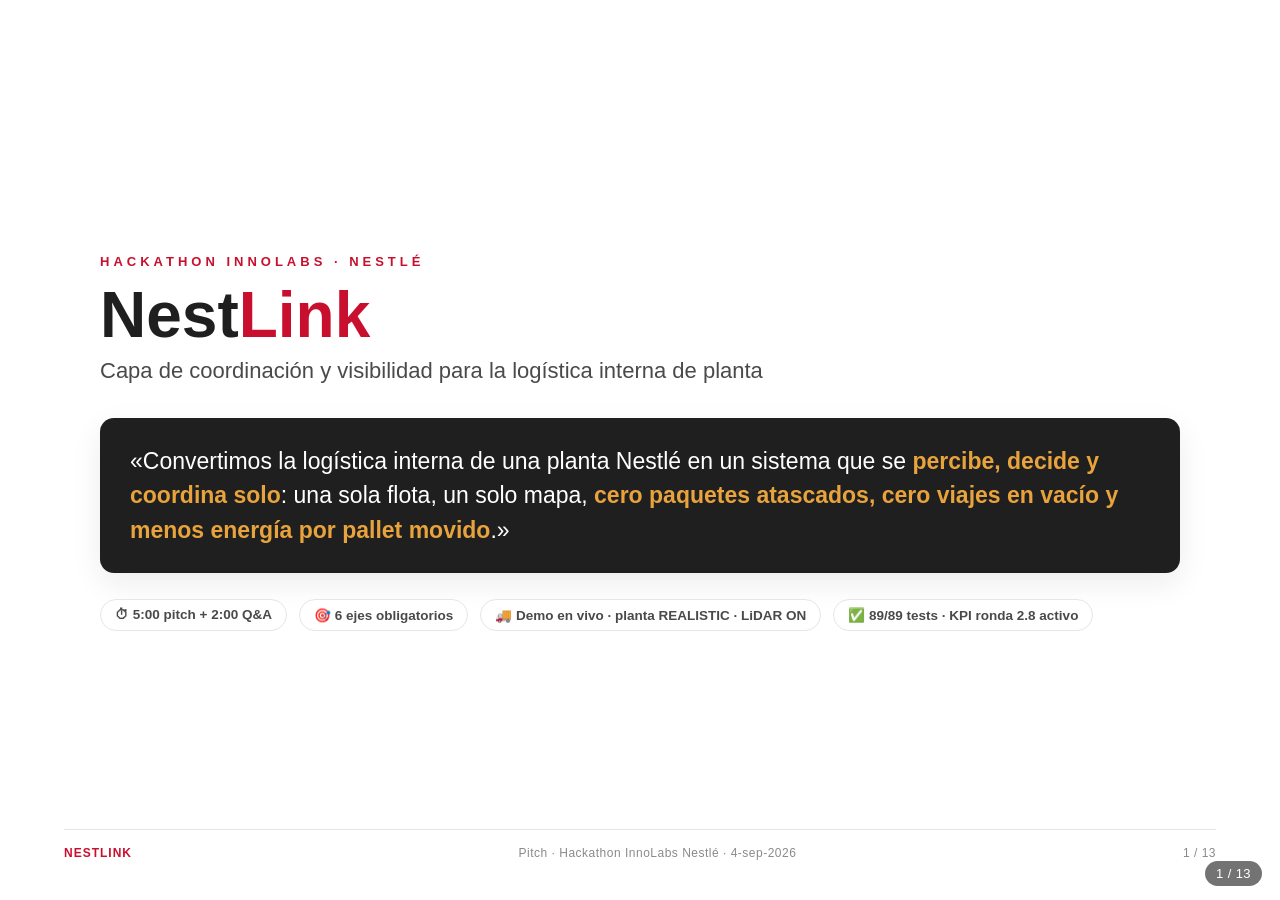
==== tasksR/pitch_deck/index.html @ 0a7c0a23 "feat(pitch): slide deck HTML presentacional (13 slides, 6 ejes Nestlé, reto fiel, sin timings ni not" ====
<!DOCTYPE html>
<html lang="es">
<head>
<meta charset="UTF-8">
<meta name="viewport" content="width=device-width, initial-scale=1.0">
<title>NestLink · Pitch Hackathon InnoLabs Nestlé</title>
<style>
  :root{
    --red:#C8102E;
    --red-dark:#9E0C24;
    --red-soft:#FCE8EC;
    --ink:#1F1F1F;
    --ink-soft:#4A4A4A;
    --muted:#8A8A8A;
    --line:#E6E6E6;
    --bg:#FFFFFF;
    --bg-alt:#F6F6F8;
    --amber:#E8A33D;
    --green:#1E8A5A;
    --blue:#1F6FB2;
    --radius:14px;
    --shadow:0 10px 30px rgba(31,31,31,.08);
    --font:"Helvetica Neue",Helvetica,Arial,-apple-system,"Segoe UI",Roboto,sans-serif;
  }
  *{box-sizing:border-box;margin:0;padding:0}
  html,body{height:100%}
  body{
    font-family:var(--font);
    color:var(--ink);
    background:#2b2b2f;
    overflow:hidden;
    -webkit-font-smoothing:antialiased;
  }

  /* ---------- Progress + chrome ---------- */
  #progress{
    position:fixed;top:0;left:0;height:4px;width:0%;
    background:linear-gradient(90deg,var(--red),var(--amber));
    z-index:60;transition:width .3s ease;
  }
  #counter{
    position:fixed;right:18px;bottom:14px;z-index:55;
    font-size:13px;color:#fff;background:rgba(0,0,0,.55);
    padding:5px 11px;border-radius:999px;letter-spacing:.4px;
    font-variant-numeric:tabular-nums;
  }
  .nav-arrow{
    position:fixed;top:50%;transform:translateY(-50%);z-index:55;
    width:46px;height:46px;border-radius:50%;
    background:rgba(255,255,255,.14);color:#fff;border:none;
    font-size:22px;cursor:pointer;display:flex;align-items:center;justify-content:center;
    transition:background .15s;
  }
  .nav-arrow:hover{background:rgba(200,16,46,.85)}
  #prev{left:16px}
  #next{right:16px}

  /* ---------- Slide base ---------- */
  .slide{
    position:fixed;inset:0;display:none;background:var(--bg);
    padding:56px 64px 40px;overflow:auto;
    flex-direction:column;
  }
  .slide.active{display:flex;animation:fade .35s ease}
  @keyframes fade{from{opacity:0;transform:translateY(8px)}to{opacity:1;transform:none}}

  /* ---------- Slide header ---------- */
  .axis{
    display:inline-flex;align-items:center;gap:10px;margin-bottom:18px;
  }
  .axis .chip{
    background:var(--red);color:#fff;font-weight:700;font-size:12px;
    letter-spacing:1.2px;padding:5px 12px;border-radius:999px;text-transform:uppercase;
  }
  h1{font-size:44px;line-height:1.1;color:var(--ink);margin-bottom:6px;font-weight:800}
  h1 .red{color:var(--red)}
  h2{font-size:30px;line-height:1.15;color:var(--ink);font-weight:800;margin-bottom:8px}
  h2 .red{color:var(--red)}
  .lead{font-size:19px;line-height:1.55;color:var(--ink-soft);max-width:980px;font-weight:400}
  .lead b,.lead strong{color:var(--ink)}
  .thin-rule{height:3px;width:72px;background:var(--red);border-radius:3px;margin:14px 0 22px}

  /* ---------- Cards / grids ---------- */
  .grid{display:grid;gap:16px;flex:1;align-content:start}
  .grid.cols-2{grid-template-columns:repeat(2,1fr)}
  .grid.cols-3{grid-template-columns:repeat(3,1fr)}
  .grid.cols-4{grid-template-columns:repeat(4,1fr)}
  .card{
    background:var(--bg-alt);border:1px solid var(--line);border-radius:var(--radius);
    padding:20px 22px;box-shadow:var(--shadow);
  }
  .card .num{
    font-size:13px;font-weight:800;color:var(--red);letter-spacing:1px;
    text-transform:uppercase;margin-bottom:8px;display:flex;align-items:center;gap:8px;
  }
  .card .num .dot{width:9px;height:9px;border-radius:50%;background:var(--red);display:inline-block}
  .card h3{font-size:18px;margin-bottom:8px;color:var(--ink);font-weight:700}
  .card p{font-size:15px;line-height:1.5;color:var(--ink-soft)}
  .card p b{color:var(--ink)}

  /* ---------- Callouts ---------- */
  .callout{
    background:var(--red-soft);border-left:5px solid var(--red);border-radius:10px;
    padding:14px 18px;margin-top:18px;font-size:16px;line-height:1.5;color:#5c0f1e;
  }
  .callout b{color:var(--red-dark)}
  .quote{
    font-size:20px;line-height:1.5;color:var(--ink);
    border-left:5px solid var(--red);padding:10px 22px;background:#fff;
    border-radius:8px;font-style:italic;
  }

  /* ---------- Big KPI tiles ---------- */
  .kpi-tiles{display:grid;grid-template-columns:repeat(auto-fit,minmax(170px,1fr));gap:14px}
  .kpi{
    background:var(--ink);color:#fff;border-radius:var(--radius);padding:18px 20px;
    box-shadow:var(--shadow);
  }
  .kpi.alt{background:var(--red)}
  .kpi .val{font-size:30px;font-weight:800;line-height:1;letter-spacing:.5px}
  .kpi .val small{font-size:15px;font-weight:600;color:rgba(255,255,255,.75)}
  .kpi .lbl{font-size:12.5px;margin-top:9px;color:rgba(255,255,255,.82);line-height:1.35;text-transform:uppercase;letter-spacing:.5px;font-weight:600}

  /* ---------- Tables ---------- */
  .table-wrap{background:#fff;border:1px solid var(--line);border-radius:var(--radius);overflow:hidden;box-shadow:var(--shadow)}
  table{width:100%;border-collapse:collapse;font-size:14px}
  thead th{
    background:var(--ink);color:#fff;text-align:left;padding:11px 14px;
    font-size:12.5px;letter-spacing:.6px;text-transform:uppercase;font-weight:700;
  }
  tbody td{padding:11px 14px;border-bottom:1px solid var(--line);vertical-align:top;color:var(--ink-soft);line-height:1.45}
  tbody tr:nth-child(even){background:var(--bg-alt)}
  tbody tr:hover{background:var(--red-soft)}
  td b,td strong{color:var(--ink)}
  td .ok{color:var(--green);font-weight:700}
  td .bad{color:var(--red);font-weight:700}
  td .hl{background:var(--red-soft);border-radius:6px;padding:2px 8px;font-weight:700;color:var(--red-dark)}

  /* ---------- Lists ---------- */
  ul.clean{list-style:none}
  ul.clean li{position:relative;padding-left:30px;font-size:17px;line-height:1.5;margin-bottom:12px;color:var(--ink-soft)}
  ul.clean li b,ul.clean li strong{color:var(--ink)}
  ul.clean li::before{
    content:"";position:absolute;left:4px;top:9px;width:12px;height:12px;border-radius:4px;
    background:var(--red);transform:rotate(45deg);
  }
  ul.clean li .tag{
    display:inline-block;background:var(--red);color:#fff;font-size:11px;font-weight:800;
    letter-spacing:.8px;padding:2px 8px;border-radius:6px;margin-right:8px;text-transform:uppercase;vertical-align:1px;
  }
  ul.flow{list-style:none;counter-reset:step}
  ul.flow li{
    counter-increment:step;position:relative;padding-left:52px;margin-bottom:12px;
    font-size:16px;line-height:1.45;color:var(--ink-soft);
  }
  ul.flow li::before{
    content:counter(step);position:absolute;left:0;top:0;width:34px;height:34px;border-radius:50%;
    background:var(--red);color:#fff;font-weight:800;font-size:16px;
    display:flex;align-items:center;justify-content:center;
  }
  ul.flow li b,ul.flow li strong{color:var(--ink)}
  ul.flow li .arr{color:var(--red);font-weight:800}

  /* ---------- Footer ---------- */
  .foot{
    margin-top:auto;padding-top:16px;display:flex;justify-content:space-between;align-items:center;
    font-size:12px;color:var(--muted);border-top:1px solid var(--line);letter-spacing:.5px;
  }
  .foot .wm{color:var(--red);font-weight:800;letter-spacing:1px}

  /* ---------- One-liner hero ---------- */
  .hero{
    flex:1;display:flex;flex-direction:column;justify-content:center;max-width:1080px;margin:0 auto;width:100%;
  }
  .hero .brand{
    font-size:13px;letter-spacing:4px;color:var(--red);font-weight:800;text-transform:uppercase;margin-bottom:14px;
  }
  .hero h1{font-size:64px;line-height:1.02;margin-bottom:10px}
  .hero h1 .nestlink{color:var(--red)}
  .hero .sub{font-size:22px;color:var(--ink-soft);font-weight:500;margin-bottom:34px}
  .hero .oneline{
    background:var(--ink);color:#fff;border-radius:var(--radius);padding:26px 30px;font-size:23px;line-height:1.5;
    box-shadow:var(--shadow);
  }
  .hero .oneline .hl{color:var(--amber);font-weight:800}
  .hero .meta{margin-top:26px;display:flex;gap:12px;flex-wrap:wrap}
  .hero .meta .pill{
    border:1px solid var(--line);color:var(--ink-soft);background:#fff;font-size:13.5px;font-weight:600;
    padding:7px 14px;border-radius:999px;
  }

  /* ---------- Print ---------- */
  @media print{
    body{background:#fff;overflow:visible}
    #progress,#counter,.nav-arrow{display:none !important}
    .slide{
      position:relative;inset:auto;display:flex !important;width:100vw;height:100vh;
      page-break-after:always;break-after:page;overflow:hidden;padding:44px 52px 32px;
    }
    .slide:last-child{page-break-after:auto;break-after:auto}
  }
  @page{size:16in 9in;margin:0}
</style>
</head>
<body>

<div id="progress"></div>
<button id="prev" class="nav-arrow" title="Anterior (←)">‹</button>
<button id="next" class="nav-arrow" title="Siguiente (→)">›</button>
<div id="counter"></div>

<!-- ============ SLIDE 1 · PORTADA ============ -->
<section class="slide" data-title="Portada">
  <div class="hero">
    <div class="brand">Hackathon InnoLabs · Nestlé</div>
    <h1>Nest<span class="nestlink">Link</span></h1>
    <div class="sub">Capa de coordinación y visibilidad para la logística interna de planta</div>
    <div class="oneline">
      «Convertimos la logística interna de una planta Nestlé en un sistema que se
      <span class="hl">percibe, decide y coordina solo</span>: una sola flota, un solo mapa,
      <span class="hl">cero paquetes atascados, cero viajes en vacío y menos energía por pallet movido</span>.»
    </div>
    <div class="meta">
      <span class="pill">⏱ 5:00 pitch + 2:00 Q&amp;A</span>
      <span class="pill">🎯 6 ejes obligatorios</span>
      <span class="pill">🚚 Demo en vivo · planta REALISTIC · LiDAR ON</span>
      <span class="pill">✅ 89/89 tests · KPI ronda 2.8 activo</span>
    </div>
  </div>
  <div class="foot"><span class="wm">NESTLINK</span><span>Pitch · Hackathon InnoLabs Nestlé · 4-sep-2026</span><span>1 / 13</span></div>
</section>

<!-- ============ SLIDE 2 · EJE 1 PROBLEMÁTICA ============ -->
<section class="slide" data-title="1 · Problemática">
  <div class="axis"><span class="chip">Eje 1 · Problemática</span></div>
  <h1>El reto: automatizar el flujo entre <span class="red">producción y almacenamiento</span></h1>
  <p class="lead">La pregunta central de Nestlé: <i>¿cómo automatizar y optimizar el flujo de <b>materiales y productos</b> usando tecnologías autónomas que mejoren <b>productividad, eficiencia y seguridad</b>?</i></p>
  <div class="thin-rule"></div>
  <div class="grid cols-2">
    <div class="card">
      <div class="num"><span class="dot"></span>Dirección 1</div>
      <h3>Producto terminado → almacén</h3>
      <p><b>Traslado automático</b> desde las <b>líneas de producción semiautomáticas</b> hacia el <b>almacenamiento</b>.</p>
    </div>
    <div class="card">
      <div class="num"><span class="dot"></span>Dirección 2</div>
      <h3>Materiales → empaquetadoras</h3>
      <p><b>Suministro oportuno</b> desde el <b>almacén</b> hacia las <b>máquinas empaquetadoras</b>.</p>
    </div>
    <div class="card">
      <div class="num"><span class="dot"></span>Hoy</div>
      <h3>Costos que se esconden</h3>
      <p><b>Intervenciones manuales</b> y tiempos improductivos; <b>riesgos operativos</b> del movimiento interno; <b>recorridos, recursos y tiempos</b> de abastecimiento no optimizados.</p>
    </div>
    <div class="card">
      <div class="num"><span class="dot"></span>Meta</div>
      <h3>Lo que pide el reto</h3>
      <p><b>Costo-beneficio convincente</b>, <b>viable en un entorno industrial real</b> y con <b>potencial de escalabilidad</b>.</p>
    </div>
  </div>
  <div class="callout"><b>Los costos ocultos no son las máquinas:</b> los <b>viajes en vacío (~45&nbsp;% de los km)</b>, los <b>paquetes que se quedan atascados</b> y el <b>tiempo de gente</b> que debería estar en valor, no desbloqueando robots.</div>
  <div class="foot"><span class="wm">NESTLINK</span><span>Eje 1 · Problemática</span><span>2 / 13</span></div>
</section>

<!-- ============ SLIDE 3 · EJE 2 SOLUCIÓN + VIABILIDAD ============ -->
<section class="slide" data-title="2 · Solución y Viabilidad">
  <div class="axis"><span class="chip">Eje 2 · Solución + Viabilidad</span></div>
  <h1>Un solo <span class="red">motor de coordinación</span> para el doble flujo producción ↔ almacén</h1>
  <p class="lead">Producto terminado <b>→ almacén</b> y <b>materiales → empaquetadoras</b>, coordinados por <b>AMRs autónomos</b> sobre <b>protocolo abierto API/WebSocket</b>, <b>IA de coordinación (matching)</b> y <b>analítica de datos + KPIs en tiempo real</b>.</p>
  <div class="thin-rule"></div>
  <div class="grid cols-2">
    <div class="card">
      <div class="num"><span class="dot"></span>Mapa vivo</div>
      <h3>Topología real, no un dibujo</h3>
      <p>Estaciones, pasillos, <b>muros físicos</b> que ningún robot cruza y <b>peatones</b> que la flota esquiva sin detener producción. La decisión corre sobre el layout real.</p>
    </div>
    <div class="card">
      <div class="num"><span class="dot"></span>Protocolo abierto</div>
      <h3>Flota unificada, agnóstica de fabricante</h3>
      <p>La lógica de misión se expone por <b>API/WebSocket</b>. Cualquier <b>AMR / vehículo autónomo</b> que publique posición y acepte misión se integra.</p>
    </div>
    <div class="card">
      <div class="num"><span class="dot"></span>IA de coordinación</div>
      <h3>Coordinación es software, no firmware</h3>
      <p><b>Asignación óptima (matching)</b>, <b>recarga inteligente</b> y prioridades por misión.</p>
    </div>
    <div class="card">
      <div class="num"><span class="dot"></span>Ronda 2.1–2.8</div>
      <h3>Entrega exclusiva separada de producción</h3>
      <p><b>5 AMRs de producción (AMR 1–5)</b> + <b>AMR 6 exclusivo</b> por la <b>ruta rosada</b> hasta el <b>muro externo</b> (zona de almacenamiento/despacho); <b>4 OUTs en cuadrícula 2×2</b> con <b>mission control</b> de estados/asignaciones: producto terminado listo para almacén, sin bloqueos.</p>
    </div>
  </div>
  <div class="card" style="grid-column:1/-1;margin-top:16px;">
    <div class="num"><span class="dot"></span>Datos</div>
    <h3>Analítica de datos en tiempo real y KPIs</h3>
    <p>La operación <b>se mide y se decide con datos</b>, no a ciegas: viajes, tiempos, paradas evitadas, km evitados, ROI y tiempo en OUT en vivo.</p>
  </div>
  <div class="callout"><b>Clave técnica con los jueces:</b> «El MVP es un <b>simulador de decisión</b>: validamos reglas, KPIs y ahorros <b>antes de tocar un robot real</b>. Lo respaldan <b>89 tests automatizados</b> y corridas headless por semilla que verifican <b>cero paquetes atascados</b> (incl. recargas forzadas).»</div>
  <div class="foot"><span class="wm">NESTLINK</span><span>Eje 2 · Solución + Viabilidad</span><span>3 / 13</span></div>
</section>

<!-- ============ SLIDE 4 · DEMO 1 · PRODUCCIÓN → OUT ============ -->
<section class="slide" data-title="Demo 1 · Producción → OUT">
  <div class="axis"><span class="chip">Demo en vivo · 1/2</span></div>
  <h1>Demo · El flujo de producción <span class="red">hasta el OUT</span></h1>
  <p class="lead">Planta <b>REALISTIC</b>, pantalla completa, LiDAR ON — abastecimiento preventivo y entrega a los <b>4 OUTs</b>.</p>
  <div class="thin-rule"></div>
  <div class="grid cols-2" style="grid-template-columns:1.08fr 1fr;">
    <div class="card" style="padding:12px 12px 8px;">
      <svg viewBox="0 0 700 340" xmlns="http://www.w3.org/2000/svg" style="width:100%;height:auto;display:block">
        <defs>
          <style>
            .d-bg{fill:#F6F6F8;stroke:#E6E6E6;stroke-width:1}
            .d-box{fill:#fff;stroke:#C8102E;stroke-width:1.4}
            .d-line{fill:#fff;stroke:#D8D8D8;stroke-width:1}
            .d-lbl{font:700 10px Helvetica,Arial,sans-serif;letter-spacing:.6px;fill:#C8102E}
            .d-dim{font:600 10.5px Helvetica,Arial,sans-serif;fill:#8A8A8A}
            .d-txt{font:600 11px Helvetica,Arial,sans-serif;fill:#1F1F1F}
            .d-arrow{stroke:#C8102E;stroke-width:2;fill:none}
            .d-arrow-feed{stroke:#C8102E;stroke-width:1.6;stroke-dasharray:5 4;fill:none}
            .d-pink{stroke:#E24E8B;stroke-width:3;stroke-dasharray:7 5;fill:none}
          </style>
          <marker id="ah" markerWidth="9" markerHeight="9" refX="7" refY="3" orient="auto"><path d="M0,0 L8,3 L0,6 Z" fill="#C8102E"/></marker>
          <marker id="ahp" markerWidth="9" markerHeight="9" refX="7" refY="3" orient="auto"><path d="M0,0 L8,3 L0,6 Z" fill="#E24E8B"/></marker>
          <g id="robot"><rect x="-8" y="4" width="16" height="11" rx="4" fill="#C8102E"/><circle cx="0" cy="-2" r="5.5" fill="#C8102E"/><circle cx="-2.5" cy="-3.5" r="1.5" fill="#fff"/><circle cx="2.5" cy="-3.5" r="1.5" fill="#fff"/></g>
          <g id="dotp"><circle r="4" fill="#E8A33D"/></g>
          <g id="person"><circle cx="0" cy="-7" r="4" fill="#1F6FB2"/><rect x="-4.5" y="-1" width="9" height="12" rx="3.5" fill="#1F6FB2"/></g>
        </defs>
        <rect class="d-bg" x="2" y="2" width="696" height="336" rx="12"/>
        <path class="d-arrow" d="M 694 30 L 654 30" marker-end="url(#ah)"/>
        <text class="d-dim" x="674" y="20" text-anchor="middle">Materia prima (ESTE)</text>
        <rect class="d-box" x="500" y="14" width="150" height="46" rx="8"/>
        <text class="d-lbl" x="575" y="31" text-anchor="middle">ABASTECIMIENTO</text>
        <text class="d-lbl" x="575" y="47" text-anchor="middle">PREVENTIVO</text>
        <path class="d-arrow-feed" d="M 575 60 L 575 88 L 208 88" marker-end="url(#ah)"/>
        <text class="d-dim" x="575" y="78" text-anchor="middle">abastece antes del umbral crítico</text>
        <rect class="d-line" x="24" y="96" width="176" height="52" rx="8"/>
        <text class="d-txt" x="112" y="128" text-anchor="middle">LÍNEA 1</text>
        <use href="#dotp" x="184" y="122"/>
        <rect class="d-line" x="24" y="156" width="176" height="52" rx="8"/>
        <text class="d-txt" x="112" y="188" text-anchor="middle">LÍNEA 2</text>
        <use href="#dotp" x="184" y="182"/>
        <rect class="d-line" x="24" y="216" width="176" height="52" rx="8"/>
        <text class="d-txt" x="112" y="248" text-anchor="middle">LÍNEA 3</text>
        <use href="#dotp" x="184" y="242"/>
        <rect class="d-line" x="24" y="276" width="176" height="52" rx="8"/>
        <text class="d-txt" x="112" y="308" text-anchor="middle">LÍNEA 4</text>
        <use href="#dotp" x="184" y="302"/>
        <use href="#robot" x="210" y="122"/><use href="#robot" x="210" y="182"/><use href="#robot" x="210" y="242"/><use href="#robot" x="210" y="302"/>
        <text class="d-dim" x="222" y="330">AMR 1–4 · producción</text>
        <path class="d-arrow" d="M 200 122 L 246 200 M 200 182 L 248 200 M 200 242 L 248 200 M 200 302 L 244 200" marker-end="url(#ah)"/>
        <rect class="d-box" x="252" y="164" width="108" height="72" rx="8"/>
        <text class="d-lbl" x="306" y="204" text-anchor="middle">PALETIZADO</text>
        <use href="#robot" x="370" y="200"/>
        <text class="d-dim" x="378" y="230">AMR 5</text>
        <path class="d-arrow" d="M 362 200 L 404 200" marker-end="url(#ah)"/>
        <text class="d-dim" x="525" y="110" text-anchor="middle">4 OUTs 2×2 · mission control</text>
        <rect class="d-box" x="410" y="120" width="110" height="48" rx="7"/>
        <text class="d-txt" x="465" y="148" text-anchor="middle">OUT 1</text>
        <rect class="d-box" x="530" y="120" width="110" height="48" rx="7"/>
        <text class="d-txt" x="585" y="148" text-anchor="middle">OUT 2</text>
        <rect class="d-box" x="410" y="185" width="110" height="48" rx="7"/>
        <text class="d-txt" x="465" y="206" text-anchor="middle">OUT 3</text>
        <text x="465" y="224" text-anchor="middle" font-size="15">📦</text>
        <rect class="d-box" x="530" y="185" width="110" height="48" rx="7"/>
        <text class="d-txt" x="585" y="213" text-anchor="middle">OUT 4</text>
        <text class="d-dim" x="525" y="253" text-anchor="middle">📦 se enciende al llegar</text>
      </svg>
    </div>
    <div>
      <ul class="flow">
        <li><b>Materia prima por el este</b> <span class="arr">→</span> abastecimiento <b>preventivo</b> a líneas <i>antes</i> de que se vacíen (mira el KPI de <b>paradas evitadas</b> subir).</li>
        <li><b>Las 4 líneas procesan</b> <span class="arr">→</span> cada ~20 s sale un paquete de producción.</li>
        <li>Un AMR lo lleva a <b>paletizado</b> y su entrega lo deja listo en uno de los <b>4 OUTs</b> <i>(señala la cuadrícula 2×2)</i>.</li>
        <li>Al llegar al OUT se enciende el <b>📦</b>: el paquete queda <b>listo para export</b>.</li>
      </ul>
      <div class="callout"><b>Tip:</b> si va lenta, sube la velocidad. Muestra la primera mitad del ciclo: SUPPLY <span class="arr">→</span> PICKUP_PT <span class="arr">→</span> EXPEDITION <span class="arr">→</span> OUT <span class="arr">→</span> 📦.</div>
    </div>
  </div>
  <div class="foot"><span class="wm">NESTLINK</span><span>Demo 1 · Producción → OUT</span><span>4 / 13</span></div>
</section>

<!-- ============ SLIDE 5 · DEMO 2 · AMR 6 RUTA ROSA + ROBUSTEZ ============ -->
<section class="slide" data-title="Demo 2 · AMR 6 y robustez">
  <div class="axis"><span class="chip">Demo en vivo · 2/2</span></div>
  <h1>Demo · AMR 6, <span class="red">ruta rosa</span> y robustez</h1>
  <p class="lead">Export exclusiva al <b>muro externo</b>, recarga sin pérdida y peatones esquivados.</p>
  <div class="thin-rule"></div>
  <div class="grid cols-2" style="grid-template-columns:1.05fr 1fr;">
    <div class="card" style="padding:12px 12px 8px;">
      <svg viewBox="0 0 700 340" xmlns="http://www.w3.org/2000/svg" style="width:100%;height:auto;display:block">
        <defs>
          <style>
            .e-bg{fill:#F6F6F8;stroke:#E6E6E6;stroke-width:1}
            .e-box{fill:#fff;stroke:#C8102E;stroke-width:1.4}
            .e-lbl{font:700 10px Helvetica,Arial,sans-serif;letter-spacing:.6px;fill:#C8102E}
            .e-dim{font:600 10.5px Helvetica,Arial,sans-serif;fill:#8A8A8A}
            .e-txt{font:600 11px Helvetica,Arial,sans-serif;fill:#1F1F1F}
            .e-pink{stroke:#E24E8B;stroke-width:3;stroke-dasharray:7 5;fill:none}
            .e-muro{fill:#1F1F1F}
          </style>
          <marker id="ahp2" markerWidth="9" markerHeight="9" refX="7" refY="3" orient="auto"><path d="M0,0 L8,3 L0,6 Z" fill="#E24E8B"/></marker>
          <g id="robot2"><rect x="-8" y="4" width="16" height="11" rx="4" fill="#E24E8B"/><circle cx="0" cy="-2" r="5.5" fill="#E24E8B"/><circle cx="-2.5" cy="-3.5" r="1.5" fill="#fff"/><circle cx="2.5" cy="-3.5" r="1.5" fill="#fff"/></g>
          <g id="person2"><circle cx="0" cy="-7" r="4" fill="#1F6FB2"/><rect x="-4.5" y="-1" width="9" height="12" rx="3.5" fill="#1F6FB2"/></g>
        </defs>
        <rect class="e-bg" x="2" y="2" width="696" height="336" rx="12"/>
        <text class="e-dim" x="127" y="70" text-anchor="middle">4 OUTs 2×2 · mission control</text>
        <rect class="e-box" x="24" y="82" width="96" height="44" rx="7"/>
        <text class="e-txt" x="72" y="108" text-anchor="middle">OUT 1</text>
        <text x="72" y="100" text-anchor="middle" font-size="12">📦</text>
        <rect class="e-box" x="134" y="82" width="96" height="44" rx="7"/>
        <text class="e-txt" x="182" y="108" text-anchor="middle">OUT 2</text>
        <rect class="e-box" x="24" y="140" width="96" height="44" rx="7"/>
        <text class="e-txt" x="72" y="166" text-anchor="middle">OUT 3</text>
        <rect class="e-box" x="134" y="140" width="96" height="44" rx="7"/>
        <text class="e-txt" x="182" y="166" text-anchor="middle">OUT 4</text>
        <path class="e-pink" d="M 232 104 L 330 104 L 330 286 L 655 286" marker-end="url(#ahp2)"/>
        <text class="e-dim" x="390" y="276" text-anchor="middle">RUTA ROSADA · export exclusiva</text>
        <use href="#robot2" x="330" y="200"/>
        <text class="e-lbl" x="344" y="160">AMR 6</text>
        <use href="#person2" x="470" y="266"/>
        <use href="#person2" x="530" y="252"/>
        <text class="e-dim" x="505" y="298" text-anchor="middle">peatones esquivados</text>
        <text class="e-dim" x="128" y="210" text-anchor="middle">recarga sin pérdida</text>
        <text class="e-dim" x="128" y="226" text-anchor="middle">export abortada → buffer</text>
        <text class="e-dim" x="128" y="242" text-anchor="middle">y se reprograma</text>
        <rect class="e-muro" x="668" y="30" width="26" height="300" rx="6"/>
        <text x="681" y="200" text-anchor="middle" font-size="12" font-weight="800" letter-spacing="3" fill="#fff" transform="rotate(-90 681 200)">MURO EXTERNO</text>
        <text class="e-dim" x="668" y="20">salida de producto terminado</text>
      </svg>
    </div>
    <div>
      <ul class="flow">
        <li>El <b>AMR 6</b> toma el <b>📦</b> del OUT y lo lleva por la <b>ruta rosada</b> al <b>muro externo</b> — entrega exclusiva separada de producción.</li>
        <li><b>Robustez visible:</b> ningún paquete se queda atascado <b>aunque el AMR de entrega vaya a cargar</b> — la export abortada <b>vuelve al buffer y se reprograma</b>, cero pérdidas.</li>
        <li><b>Personas caminando:</b> la flota las detecta y <b>re-rutea al instante</b>; ningún nodo ocupado deja a un robot esperando sin salida.</li>
      </ul>
      <div class="card" style="background:var(--ink);border:none;margin-top:12px;">
        <div class="num" style="color:var(--amber);">Dashboard en vivo</div>
        <div class="kpi-tiles" style="grid-template-columns:1fr 1fr;">
          <div class="kpi alt"><div class="val">↑</div><div class="lbl">Viajes completados</div></div>
          <div class="kpi"><div class="val">↑</div><div class="lbl">Paradas evitadas</div></div>
          <div class="kpi"><div class="val">↑</div><div class="lbl">Km evitados</div></div>
          <div class="kpi"><div class="val">%</div><div class="lbl">ROI de flota</div></div>
          <div class="kpi alt" style="grid-column:1/-1"><div class="val">≈1.5 <small>min</small></div><div class="lbl">Tiempo medio en OUT (ronda 2.8)</div></div>
        </div>
      </div>
    </div>
  </div>
  <div class="foot"><span class="wm">NESTLINK</span><span>Demo 2 · AMR 6 · ruta rosa · robustez</span><span>5 / 13</span></div>
</section>

<!-- ============ SLIDE 6 · EJE 3 INNOVACIÓN ============ -->
<section class="slide" data-title="3 · Innovación">
  <div class="axis"><span class="chip">Eje 3 · Innovación</span></div>
  <h1>Tres cosas que <span class="red">hoy no existen</span> en la operación</h1>
  <p class="lead">Nuestra diferenciación no es una máquina más: es software de decisión que elimina fallos crónicos.</p>
  <div class="thin-rule"></div>
  <div class="grid cols-3">
    <div class="card" style="border-top:5px solid var(--red);">
      <div class="num"><span class="dot"></span>Innovación 1 · El más fuerte</div>
      <h3>Mission control de estados por OUT</h3>
      <p>Cada paquete que llega a un OUT se contabiliza en <b>stock</b> y se le <b>regala y encadena</b> una misión de export de forma automática. Elimina de raíz el problema crónico de los <b>puntos de entrega que se bloquean «para siempre»</b> — el fallo clásico de WMS/sistemas de control de flota.</p>
    </div>
    <div class="card" style="border-top:5px solid var(--amber);">
      <div class="num"><span class="dot"></span>Innovación 2</div>
      <h3>Entrega exclusiva + robustez ante batería</h3>
      <p>Separar «<b>producir</b>» de «<b>exportar</b>» con un rol dedicado (AMR 6) y, si ese rol debe cargar, <b>abortar la export sin perder el paquete</b> (vuelve al buffer y se reprograma). Es <b>tolerancia a fallos en operación</b>, no en teoría.</p>
    </div>
    <div class="card" style="border-top:5px solid var(--blue);">
      <div class="num"><span class="dot"></span>Innovación 3</div>
      <h3>Decisión sobre percepción real (LiDAR)</h3>
      <p>El mapa y las rutas que ven <b>son la percepción del robot</b>, no un dibujo decorativo — cierra el lazo <b>dato → decisión</b>.</p>
    </div>
  </div>
  <div class="callout">Ver <b>Apéndice B</b> (comparativa humano vs NestLink) para la ventaja por dimensión. <i>Transición: del mapa a la comparativa.</i></div>
  <div class="foot"><span class="wm">NESTLINK</span><span>Eje 3 · Innovación</span><span>6 / 13</span></div>
</section>

<!-- ============ SLIDE 7 · EJE 4 PROPUESTA DE VALOR ============ -->
<section class="slide" data-title="4 · Propuesta de valor">
  <div class="axis"><span class="chip">Eje 4 · Propuesta de valor Nestlé</span></div>
  <h1>Impacto en <span class="red">productividad, seguridad y costos</span>, medido</h1>
  <p class="lead">El reto pidió impacto en productividad, seguridad, recursos y costos — <b>los medimos todos</b>, cada uno con su fuente de dato (<i>Apéndice A</i>).</p>
  <div class="thin-rule"></div>
  <div class="grid cols-3">
    <div class="card">
      <div class="num"><span class="dot"></span>Productividad</div>
      <h3>Más productividad de la flota</h3>
      <p><b>Viajes completados</b> y <b>tiempo medio de entrega (min)</b> por misión → menor tiempo por pallet.</p>
    </div>
    <div class="card" style="border-top:5px solid var(--blue);">
      <div class="num"><span class="dot"></span>Seguridad</div>
      <h3>Menos riesgo operativo / más seguridad</h3>
      <p><b>Percepción continua (LiDAR)</b> + muros físicos + peatones esquivados → <b>disminuyen los riesgos del movimiento interno</b>: menos choques, menos cuellos de botella, menos intervención humana cerca de máquinas.</p>
    </div>
    <div class="card">
      <div class="num"><span class="dot"></span>Km improductivo</div>
      <h3>Menos kilómetros improductivos</h3>
      <p><b>Km evitados y ROI %</b> (km evitados / km totales) porque la asignación elimina la <b>pata vacía</b> (~45&nbsp;% del recorrido manual) → menos costo y menos energía.</p>
    </div>
    <div class="card">
      <div class="num"><span class="dot"></span>Continuidad</div>
      <h3>Menos paradas de línea</h3>
      <p>Abastecimiento <b>preventivo</b> en el umbral crítico de los empaquetadores → <b>paradas evitadas</b>: el suministro oportuno que el reto exige.</p>
    </div>
    <div class="card">
      <div class="num"><span class="dot"></span>Disponibilidad</div>
      <h3>Cero OUTs bloqueados</h3>
      <p>Mission control por OUT → el punto de salida del <b>producto terminado está siempre disponible</b>.</p>
    </div>
    <div class="card" style="border-top:5px solid var(--amber);">
      <div class="num"><span class="dot"></span>Nuevo · Ronda 2.8</div>
      <h3>KPI de servicio: tiempo medio en OUT</h3>
      <p><b>≈1.5 min</b> en corridas de referencia → promesa de tiempo de salida del producto terminado <b>hacia el almacén</b>.</p>
    </div>
  </div>
  <div class="card" style="grid-column:1/-1;margin-top:14px;background:var(--ink);border:none;">
    <div class="num" style="color:var(--amber);">Costo-beneficio convincente</div>
    <p style="color:#fff;"><b>Protocolo abierto</b> que protege la inversión actual en AMRs, y ahorros medidos en <b>km evitados, horas liberadas y energía por pallet</b>.</p>
  </div>
  <div class="callout"><b>Frase para los jueces:</b> «Esto no vende una máquina: vende <b>productividad, seguridad y eficiencia</b> medidas — <b>más metros por hora de flota, menos riesgo operativo y menos energía por pallet</b>.»</div>
  <div class="foot"><span class="wm">NESTLINK</span><span>Eje 4 · Propuesta de valor Nestlé</span><span>7 / 13</span></div>
</section>

<!-- ============ SLIDE 8 · EJE 5 SOSTENIBILIDAD ============ -->
<section class="slide" data-title="5 · Sostenibilidad">
  <div class="axis"><span class="chip">Eje 5 · Sostenibilidad y eficiencia</span></div>
  <h1>Menos recorrido improductivo es <span class="red">sostenibilidad operativa</span></h1>
  <p class="lead">Alineado con la meta <b>Net Zero 2050</b> de Nestlé y con el <b>ODS 12</b> (producción y consumo responsables).</p>
  <div class="thin-rule"></div>
  <div class="grid cols-2">
    <div class="card">
      <div class="num"><span class="dot"></span>Energía</div>
      <h3>Menos energía por pallet movido</h3>
      <p>Cada <b>km evitado</b> = menos consumo de la flota y, con flota eléctrica, <b>menos ciclos de carga y más vida útil de baterías</b>.</p>
    </div>
    <div class="card">
      <div class="num"><span class="dot"></span>Residuos</div>
      <h3>Menos residuos y retrabajo</h3>
      <p><b>Cero paquetes olvidados</b> en OUTs y <b>cero entregas perdidas</b> por recarga → menos reproceso, menos material descartado.</p>
    </div>
    <div class="card">
      <div class="num"><span class="dot"></span>Personas</div>
      <h3>Optimización del personal humano</h3>
      <p>La gente pasa de <b>desbloquear robots</b> a tareas de <b>mayor valor</b>, reduciendo el esfuerzo físico y la sobrecarga.</p>
    </div>
    <div class="card">
      <div class="num"><span class="dot"></span>Medición</div>
      <h3>Eficiencia de recursos medida</h3>
      <p><b>Km evitados</b>, <b>paradas evitadas</b> y <b>tiempo en OUT</b> son, literalmente, <b>recursos (energía, tiempo, capacidad) que no se desperdician</b> — y se ven en vivo.</p>
    </div>
  </div>
  <div class="callout"><b>Cierre de idea:</b> «Hacemos más pallets con <b>menos electricidad, menos horas y menos desperdicio</b> — eficiencia de recursos con números, no con eslóganes.»</div>
  <div class="foot"><span class="wm">NESTLINK</span><span>Eje 5 · Sostenibilidad</span><span>8 / 13</span></div>
</section>

<!-- ============ SLIDE 9 · EJE 6 ESCALABILIDAD ============ -->
<section class="slide" data-title="6 · Escalabilidad">
  <div class="axis"><span class="chip">Eje 6 · Escalabilidad y replicabilidad</span></div>
  <h1>Diseñado para escalar <span class="red">desde el día uno</span></h1>
  <p class="lead">Nestlé tiene <b>decenas de plantas</b>; NestLink fue construido pensando en todas ellas.</p>
  <div class="thin-rule"></div>
  <div class="grid cols-3">
    <div class="card">
      <div class="num"><span class="dot"></span>1</div>
      <h3>Un centro = un «mundo» configurable</h3>
      <p>Layout + flota + seed + ritmo de producción. Una planta nueva <b>no se reprograma: se configura</b>.</p>
    </div>
    <div class="card">
      <div class="num"><span class="dot"></span>2</div>
      <h3>Multi-centro desde un tablero central</h3>
      <p>El mismo cerebro puede operar <b>varias simulaciones hoy y varias plantas mañana</b> desde un solo tablero.</p>
    </div>
    <div class="card">
      <div class="num"><span class="dot"></span>3</div>
      <h3>Replicable por diseño</h3>
      <p>La capa de decisión es <b>agnóstica de hardware</b> y el mapa se carga del layout real → <b>puesta en marcha acelerada</b> en otro centro.</p>
    </div>
  </div>
  <div class="callout"><b>Frase de cierre del eje:</b> «Lo que hoy corre para una planta, <b>es el mismo motor que mañana coordina un grupo de centros</b> desde un solo tablero.»</div>
  <div class="foot"><span class="wm">NESTLINK</span><span>Eje 6 · Escalabilidad</span><span>9 / 13</span></div>
</section>

<!-- ============ SLIDE 10 · CIERRE ============ -->
<section class="slide" data-title="Cierre">
  <div class="axis"><span class="chip">Cierre</span></div>
  <div style="flex:1;display:flex;flex-direction:column;justify-content:center;max-width:1020px;">
    <h1>Una flota, un mapa, <span class="red">cero pérdidas</span></h1>
    <p class="lead" style="font-size:22px;margin:18px 0 28px;">NestLink convierte la logística interna en un sistema que <b>se percibe, decide y coordina solo</b> — <b>cero viajes en vacío, cero paquetes atascados y menos energía por pallet</b>, con cada KPI respaldado por el simulador de decisión.</p>
    <div class="grid cols-2" style="margin-bottom:24px;">
      <div class="card"><div class="num"><span class="dot"></span>Hoy</div><p><b>MVP de decisión</b> sobre datos reales de planta.</p></div>
      <div class="card"><div class="num"><span class="dot"></span>Mañana</div><p>El <b>cerebro</b> que hace más sostenible y eficiente <b>cada centro Nestlé</b> desde un solo tablero.</p></div>
    </div>
    <div class="quote"><b>Gracias — quedamos listos para sus preguntas.</b></div>
  </div>
  <div class="foot"><span class="wm">NESTLINK</span><span>Cierre · demo en pantalla</span><span>10 / 13</span></div>
</section>

<!-- ============ SLIDE 11 · Q&A ============ -->
<section class="slide" data-title="Q&A">
  <div class="axis"><span class="chip">Q&amp;A · Apoyo</span></div>
  <h1>Preguntas difíciles, <span class="red">respuestas preparadas</span></h1>
  <div class="thin-rule"></div>
  <div class="table-wrap">
    <table>
      <thead><tr><th style="width:34%">Pregunta</th><th>Respuesta</th></tr></thead>
      <tbody>
        <tr><td><b>Q1 · ¿Cómo se conecta al hardware real? ¿Fabricantes?</b></td><td>La lógica de misión se expone vía <b>API/WebSocket</b>. Cualquier AMR que publique posición y acepte misión se integra; en la demo usamos <b>LiDAR simulado</b> para validar la capa de decisión antes de tocar hardware.</td></tr>
        <tr><td><b>Q2 · ¿Y si un AMR se cae / pierde señal / va a cargar?</b></td><td>El coordinador detecta inactividad y <b>reasigna la misión a otro robot</b>; si una export iba en vuelo y el AMR de entrega debe cargar, el <b>paquete vuelve al buffer y se reprograma</b> — cero pérdidas.</td></tr>
        <tr><td><b>Q3 · ¿De dónde sale exactamente el ROI?</b></td><td>De los <b>km evitados acumulados</b>: cada viaje sin pata vacía ahorra 45 % de su distancia (~0.32 km/viaje). <b>ROI = km evitados / (km recorridos + km evitados)</b>. Detalle en el Apéndice A.</td></tr>
        <tr><td><b>Q4 · ¿Cómo lo implementarían en una planta real?</b></td><td>Las reglas ya están validadas en el simulador. El mapa se carga del layout real; la integración depende del fabricante. La puesta en marcha se acelera porque la capa de decisión es <b>agnóstica de hardware</b>.</td></tr>
        <tr><td><b>Q5 · ¿Escala a varias plantas?</b></td><td>Sí: cada planta es un <b>«mundo» configurable</b> (layout + flota + seed) y un <b>tablero central</b> opera varias simulaciones hoy, varias plantas mañana.</td></tr>
        <tr><td><b>Q6 · ¿Cómo se ve en sostenibilidad?</b></td><td>Cada km evitado reduce <b>energía y ciclos de batería</b>; <b>cero desperdicio</b> por paquetes olvidados/perdidos; el equipo humano se libera de tareas de bajo valor. Todo medido en los KPIs.</td></tr>
        <tr><td><b>Q7 · ¿Qué sigue tras el hackathon?</b></td><td>(a) <b>Telemetría real</b> vía MQTT/REST, (b) <b>gemelo digital</b> con línea real, (c) <b>piloto</b> en una zona acotada de la planta.</td></tr>
      </tbody>
    </table>
  </div>
  <div class="foot"><span class="wm">NESTLINK</span><span>Q&amp;A · apoyo</span><span>11 / 13</span></div>
</section>

<!-- ============ SLIDE 12 · APÉNDICE A ============ -->
<section class="slide" data-title="Apéndice A · KPIs">
  <div class="axis"><span class="chip">Apéndice A · Origen de los datos</span></div>
  <h1>De dónde sale <span class="red">cada número</span></h1>
  <p class="lead">Todo KPI nace del <b>simulador de decisión</b> (<code>backend/app/metrics.py</code> + eventos de <code>sim/</code>). Nada es inventado.</p>
  <div class="thin-rule"></div>
  <div class="table-wrap">
    <table>
      <thead><tr><th>KPI en dashboard</th><th>Fórmula exacta (código)</th><th>Fuente del dato</th></tr></thead>
      <tbody>
        <tr><td><b>Viajes completados</b></td><td><code>viajes_completados += 1</code> por cada <code>record_trip_completed()</code></td><td>Se dispara al <b>cerrar una misión</b> (descarga completada) en <code>agents.py</code> (estado UNLOADING).</td></tr>
        <tr><td><b>Tiempo medio de entrega (min)</b></td><td><code>total_delivery_time_min / viajes_completados</code></td><td>Suma <code>(sim_time − created_at_sim)/60</code> de cada misión cerrada, dividida por nº de viajes.</td></tr>
        <tr><td><b>Paradas evitadas</b></td><td><code>record_stoppage_prevented()</code></td><td>Disparo <b>preventivo</b> en <code>generators.py</code> cuando una línea cruza su <b>umbral crítico</b> de inventario.</td></tr>
        <tr><td><b>Km evitados</b></td><td><code>Σ(viaje × 0.32 km × 0.45)</code> por viaje sin pata vacía (<code>was_empty_prevented=True</code>)</td><td>Cada misión es <b>consolidada</b> (evita la ida/vuelta en vacío). 0.32 km = referencia de la planta; 0.45 = 45 % del recorrido manual que es pata vacía.</td></tr>
        <tr><td><b>ROI % de la flota</b></td><td><code>km_evitados / (total_km_recorridos + km_evitados) × 100</code></td><td>Compara <b>km coordinados</b> vs. lo que habría recorrido la operación <b>no coordinada</b> (con viajes en vacío).</td></tr>
        <tr><td><b>Tiempo medio en OUT (min)</b> · ronda 2.8</td><td><code>total_out_wait_sec / out_pkgs_measured / 60</code></td><td>Cola FIFO <code>_out_pkg_arrivals[OUT]</code>: reloj abierto en <code>out_arrive</code>, cerrado cuando AMR 6 lo coloca en el muro (<code>out_ship</code>).</td></tr>
        <tr><td><b>Paquetes atascados / EXPORT colgadas</b> · control</td><td><code>out_en_ruta[OUT] == 0</code> siempre que <code>stock&gt;0</code> ⇒ 1 export provisionada</td><td>Mission control por OUT (<code>out_stock</code> + <code>out_en_ruta</code>); verificado con tests (89/89) y E2E headless (0 colgadas en 1500–2500 ticks, incl. recargas forzadas).</td></tr>
      </tbody>
    </table>
  </div>
  <div class="callout"><b>Validación:</b> suite <b>89/89</b>, typecheck 0 errores, corridas headless por semilla (<b>seed 11: 2500 ticks → 18 envíos medidos, tiempo medio en OUT ≈ 1.53 min</b>, OUTs drenados a 0). Las métricas se recalculan <b>en vivo en cada tick</b>.</div>
  <div class="foot"><span class="wm">NESTLINK</span><span>Apéndice A · Origen de KPIs</span><span>12 / 13</span></div>
</section>

<!-- ============ SLIDE 13 · APÉNDICE B ============ -->
<section class="slide" data-title="Apéndice B · Comparativa">
  <div class="axis"><span class="chip">Apéndice B · Humano vs NestLink</span></div>
  <h1>Operación manual vs <span class="red">NestLink</span></h1>
  <p class="lead"><b>Baseline conservador:</b> rutas en papel sin ver el piso, viajes en vacío (~45 %), abastecimiento reactivo (cuando ya se paró), OUTs sin estado, sin telemetría.</p>
  <div class="thin-rule"></div>
  <div class="table-wrap">
    <table>
      <thead><tr><th>Dimensión</th><th>Operación manual</th><th>NestLink (medido)</th><th>Ventaja</th></tr></thead>
      <tbody>
        <tr><td><b>Kilometraje productivo</b></td><td class="bad">Solo ~55 % de los km</td><td class="ok">~100 % (asignación consolida ida+vuelta)</td><td><span class="hl">ROI % = km evitados sobre el total</span></td></tr>
        <tr><td><b>Paquetes en puntos de entrega</b></td><td class="bad">Pueden olvidarse → bloquear el OUT</td><td class="ok">Mission control por OUT, <b>cero atascos</b></td><td>Disponibilidad del punto garantizada</td></tr>
        <tr><td><b>Entrega durante recarga/pausa</b></td><td class="bad">Se pierde el paquete en curso</td><td class="ok">Export abortada vuelve al buffer y se reprograma</td><td><span class="hl">Cero pérdidas</span></td></tr>
        <tr><td><b>Paradas de línea por inventario</b></td><td class="bad">Ocurren; se detectan al parar</td><td class="ok">Disparo preventivo en umbral crítico</td><td><span class="hl">Paradas evitadas contadas</span></td></tr>
        <tr><td><b>Visibilidad</b></td><td class="bad">Ninguna</td><td class="ok">KPIs en vivo (incl. <b>tiempo en OUT</b>)</td><td>Decisión basada en datos</td></tr>
      </tbody>
    </table>
  </div>
  <div class="callout"><b>Conclusión cuantitativa (heurística del simulador):</b> por cada viaje consolidado, deja de recorrer <b>0.32 km × 45 % ≈ 0.14 km de pata vacía</b>. Ese ahorro es el ROI: la eficiencia que se <b>gana</b> aplicando NestLink en lugar del modelo humano/montacargas.</div>
  <div class="foot"><span class="wm">NESTLINK</span><span>Apéndice B · Comparativa</span><span>13 / 13</span></div>
</section>


<script>
  (function(){
    var slides = Array.prototype.slice.call(document.querySelectorAll('.slide'));
    var total = slides.length;
    var idx = 0;
    var progress = document.getElementById('progress');
    var counter = document.getElementById('counter');

    function render(){
      slides.forEach(function(s,i){ s.classList.toggle('active', i===idx); });
      progress.style.width = (total<=1?0: (idx/(total-1))*100) + '%';
      counter.textContent = (idx+1) + ' / ' + total;
      try{ history.replaceState(null,'','#'+(idx+1)); }catch(e){}
    }
    function go(i){ idx = Math.max(0, Math.min(total-1, i)); render(); }

    document.addEventListener('keydown', function(e){
      if(e.key==='ArrowRight'||e.key===' '||e.key==='PageDown'){ e.preventDefault(); go(idx+1); }
      else if(e.key==='ArrowLeft'||e.key==='PageUp'){ e.preventDefault(); go(idx-1); }
      else if(e.key==='Home'){ go(0); }
      else if(e.key==='End'){ go(total-1); }
      else if(/^[0-9]$/.test(e.key)){ go(parseInt(e.key,10)-1); }
    });

    document.addEventListener('click', function(e){
      if(e.target.closest('.nav-arrow')) return;
      var w = window.innerWidth;
      var x = e.clientX;
      if(x < w*0.28) go(idx-1); else go(idx+1);
    });

    document.getElementById('prev').addEventListener('click', function(ev){ ev.stopPropagation(); go(idx-1); });
    document.getElementById('next').addEventListener('click', function(ev){ ev.stopPropagation(); go(idx+1); });

    var h = parseInt((location.hash||'').replace('#',''),10);
    if(!isNaN(h) && h>=1 && h<=total) idx = h-1;
    render();
  })();
</script>
</body>
</html>
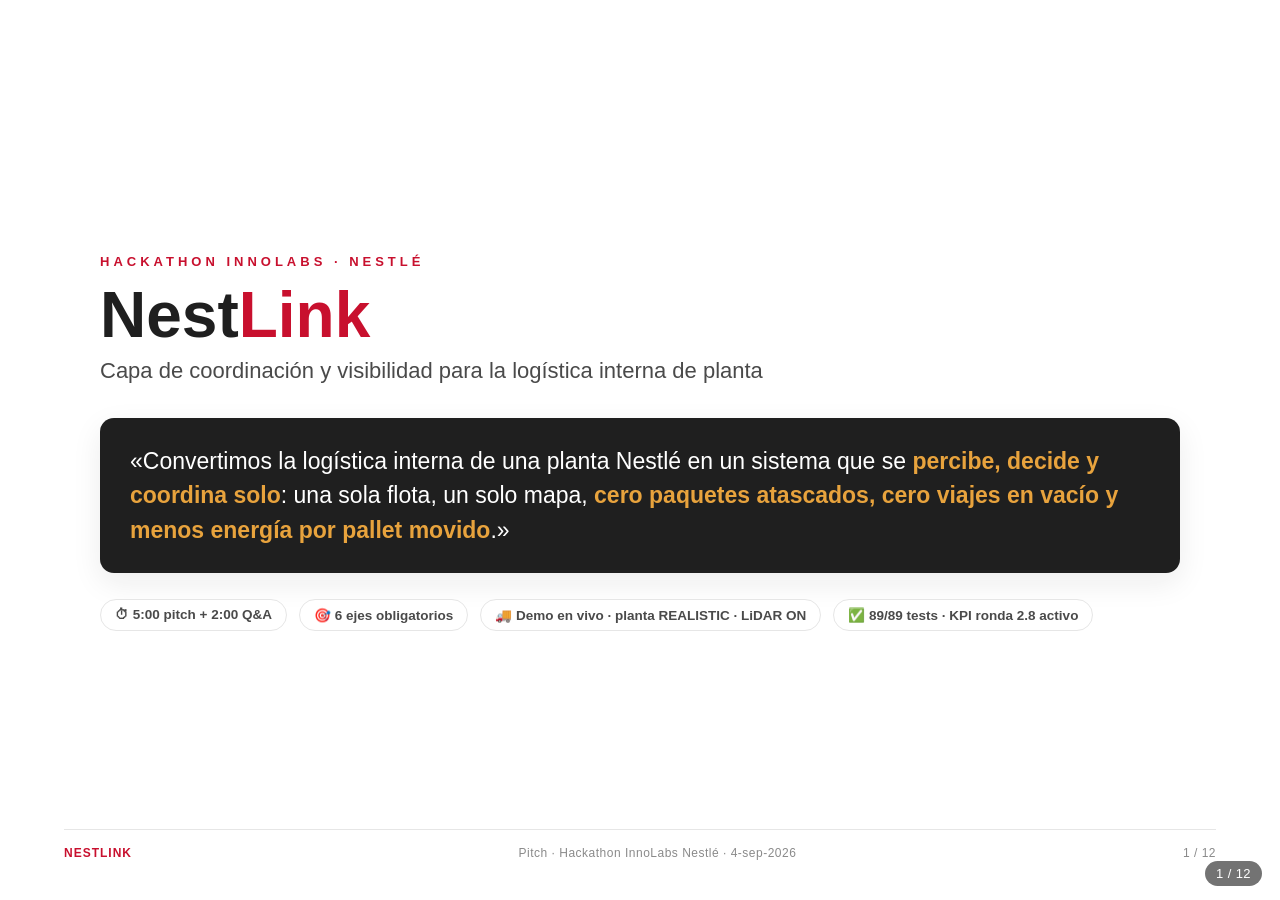
==== commit bd92716e: "docs(pitch): deck y guion a 12 slides - demo fusionada, narrativa sin buffer y matizada ('completa l" ====
--- a/tasksR/pitch_deck/index.html
+++ b/tasksR/pitch_deck/index.html
@@ -227,7 +227,7 @@
       <span class="pill">✅ 89/89 tests · KPI ronda 2.8 activo</span>
     </div>
   </div>
-  <div class="foot"><span class="wm">NESTLINK</span><span>Pitch · Hackathon InnoLabs Nestlé · 4-sep-2026</span><span>1 / 13</span></div>
+  <div class="foot"><span class="wm">NESTLINK</span><span>Pitch · Hackathon InnoLabs Nestlé · 4-sep-2026</span><span>1 / 12</span></div>
 </section>
 
 <!-- ============ SLIDE 2 · EJE 1 PROBLEMÁTICA ============ -->
@@ -258,8 +258,8 @@
       <p><b>Costo-beneficio convincente</b>, <b>viable en un entorno industrial real</b> y con <b>potencial de escalabilidad</b>.</p>
     </div>
   </div>
-  <div class="callout"><b>Los costos ocultos no son las máquinas:</b> los <b>viajes en vacío (~45&nbsp;% de los km)</b>, los <b>paquetes que se quedan atascados</b> y el <b>tiempo de gente</b> que debería estar en valor, no desbloqueando robots.</div>
-  <div class="foot"><span class="wm">NESTLINK</span><span>Eje 1 · Problemática</span><span>2 / 13</span></div>
+  <div class="callout"><b>Los costos ocultos no son las máquinas:</b> los <b>viajes en vacío (~45&nbsp;% de los km)</b>, los <b>puntos de entrega descuidados</b> que <b>pueden complicar la operación</b>, y el <b>tiempo de gente</b> que debería estar en valor, no desbloqueando robots.</div>
+  <div class="foot"><span class="wm">NESTLINK</span><span>Eje 1 · Problemática</span><span>2 / 12</span></div>
 </section>
 
 <!-- ============ SLIDE 3 · EJE 2 SOLUCIÓN + VIABILIDAD ============ -->
@@ -296,16 +296,16 @@
     <p>La operación <b>se mide y se decide con datos</b>, no a ciegas: viajes, tiempos, paradas evitadas, km evitados, ROI y tiempo en OUT en vivo.</p>
   </div>
   <div class="callout"><b>Clave técnica con los jueces:</b> «El MVP es un <b>simulador de decisión</b>: validamos reglas, KPIs y ahorros <b>antes de tocar un robot real</b>. Lo respaldan <b>89 tests automatizados</b> y corridas headless por semilla que verifican <b>cero paquetes atascados</b> (incl. recargas forzadas).»</div>
-  <div class="foot"><span class="wm">NESTLINK</span><span>Eje 2 · Solución + Viabilidad</span><span>3 / 13</span></div>
-</section>
-
-<!-- ============ SLIDE 4 · DEMO 1 · PRODUCCIÓN → OUT ============ -->
-<section class="slide" data-title="Demo 1 · Producción → OUT">
-  <div class="axis"><span class="chip">Demo en vivo · 1/2</span></div>
-  <h1>Demo · El flujo de producción <span class="red">hasta el OUT</span></h1>
-  <p class="lead">Planta <b>REALISTIC</b>, pantalla completa, LiDAR ON — abastecimiento preventivo y entrega a los <b>4 OUTs</b>.</p>
-  <div class="thin-rule"></div>
-  <div class="grid cols-2" style="grid-template-columns:1.08fr 1fr;">
+  <div class="foot"><span class="wm">NESTLINK</span><span>Eje 2 · Solución + Viabilidad</span><span>3 / 12</span></div>
+</section>
+
+<!-- ============ SLIDE 4 · DEMO · PRODUCCIÓN → OUT → MURO EXTERNO ============ -->
+<section class="slide" data-title="Demo · Producción → Almacén">
+  <div class="axis"><span class="chip">Demo en vivo</span></div>
+  <h1>Demo · Del <span class="red">producción al muro externo</span> en un solo ciclo</h1>
+  <p class="lead">Planta <b>REALISTIC</b>, LiDAR ON: abastecimiento preventivo, entrega a los <b>4 OUTs</b> y export exclusiva del <b>AMR 6</b> por la ruta rosada.</p>
+  <div class="thin-rule"></div>
+  <div class="grid cols-2" style="grid-template-columns:1.5fr 1fr;">
     <div class="card" style="padding:12px 12px 8px;">
       <svg viewBox="0 0 700 340" xmlns="http://www.w3.org/2000/svg" style="width:100%;height:auto;display:block">
         <defs>
@@ -317,140 +317,80 @@
             .d-dim{font:600 10.5px Helvetica,Arial,sans-serif;fill:#8A8A8A}
             .d-txt{font:600 11px Helvetica,Arial,sans-serif;fill:#1F1F1F}
             .d-arrow{stroke:#C8102E;stroke-width:2;fill:none}
-            .d-arrow-feed{stroke:#C8102E;stroke-width:1.6;stroke-dasharray:5 4;fill:none}
             .d-pink{stroke:#E24E8B;stroke-width:3;stroke-dasharray:7 5;fill:none}
+            .d-muro{fill:#1F1F1F}
           </style>
           <marker id="ah" markerWidth="9" markerHeight="9" refX="7" refY="3" orient="auto"><path d="M0,0 L8,3 L0,6 Z" fill="#C8102E"/></marker>
           <marker id="ahp" markerWidth="9" markerHeight="9" refX="7" refY="3" orient="auto"><path d="M0,0 L8,3 L0,6 Z" fill="#E24E8B"/></marker>
           <g id="robot"><rect x="-8" y="4" width="16" height="11" rx="4" fill="#C8102E"/><circle cx="0" cy="-2" r="5.5" fill="#C8102E"/><circle cx="-2.5" cy="-3.5" r="1.5" fill="#fff"/><circle cx="2.5" cy="-3.5" r="1.5" fill="#fff"/></g>
+          <g id="robotp"><rect x="-8" y="4" width="16" height="11" rx="4" fill="#E24E8B"/><circle cx="0" cy="-2" r="5.5" fill="#E24E8B"/><circle cx="-2.5" cy="-3.5" r="1.5" fill="#fff"/><circle cx="2.5" cy="-3.5" r="1.5" fill="#fff"/></g>
           <g id="dotp"><circle r="4" fill="#E8A33D"/></g>
           <g id="person"><circle cx="0" cy="-7" r="4" fill="#1F6FB2"/><rect x="-4.5" y="-1" width="9" height="12" rx="3.5" fill="#1F6FB2"/></g>
         </defs>
         <rect class="d-bg" x="2" y="2" width="696" height="336" rx="12"/>
-        <path class="d-arrow" d="M 694 30 L 654 30" marker-end="url(#ah)"/>
-        <text class="d-dim" x="674" y="20" text-anchor="middle">Materia prima (ESTE)</text>
-        <rect class="d-box" x="500" y="14" width="150" height="46" rx="8"/>
-        <text class="d-lbl" x="575" y="31" text-anchor="middle">ABASTECIMIENTO</text>
-        <text class="d-lbl" x="575" y="47" text-anchor="middle">PREVENTIVO</text>
-        <path class="d-arrow-feed" d="M 575 60 L 575 88 L 208 88" marker-end="url(#ah)"/>
-        <text class="d-dim" x="575" y="78" text-anchor="middle">abastece antes del umbral crítico</text>
-        <rect class="d-line" x="24" y="96" width="176" height="52" rx="8"/>
-        <text class="d-txt" x="112" y="128" text-anchor="middle">LÍNEA 1</text>
-        <use href="#dotp" x="184" y="122"/>
-        <rect class="d-line" x="24" y="156" width="176" height="52" rx="8"/>
-        <text class="d-txt" x="112" y="188" text-anchor="middle">LÍNEA 2</text>
-        <use href="#dotp" x="184" y="182"/>
-        <rect class="d-line" x="24" y="216" width="176" height="52" rx="8"/>
-        <text class="d-txt" x="112" y="248" text-anchor="middle">LÍNEA 3</text>
-        <use href="#dotp" x="184" y="242"/>
-        <rect class="d-line" x="24" y="276" width="176" height="52" rx="8"/>
-        <text class="d-txt" x="112" y="308" text-anchor="middle">LÍNEA 4</text>
-        <use href="#dotp" x="184" y="302"/>
-        <use href="#robot" x="210" y="122"/><use href="#robot" x="210" y="182"/><use href="#robot" x="210" y="242"/><use href="#robot" x="210" y="302"/>
-        <text class="d-dim" x="222" y="330">AMR 1–4 · producción</text>
-        <path class="d-arrow" d="M 200 122 L 246 200 M 200 182 L 248 200 M 200 242 L 248 200 M 200 302 L 244 200" marker-end="url(#ah)"/>
-        <rect class="d-box" x="252" y="164" width="108" height="72" rx="8"/>
-        <text class="d-lbl" x="306" y="204" text-anchor="middle">PALETIZADO</text>
-        <use href="#robot" x="370" y="200"/>
-        <text class="d-dim" x="378" y="230">AMR 5</text>
-        <path class="d-arrow" d="M 362 200 L 404 200" marker-end="url(#ah)"/>
-        <text class="d-dim" x="525" y="110" text-anchor="middle">4 OUTs 2×2 · mission control</text>
-        <rect class="d-box" x="410" y="120" width="110" height="48" rx="7"/>
-        <text class="d-txt" x="465" y="148" text-anchor="middle">OUT 1</text>
-        <rect class="d-box" x="530" y="120" width="110" height="48" rx="7"/>
-        <text class="d-txt" x="585" y="148" text-anchor="middle">OUT 2</text>
-        <rect class="d-box" x="410" y="185" width="110" height="48" rx="7"/>
-        <text class="d-txt" x="465" y="206" text-anchor="middle">OUT 3</text>
-        <text x="465" y="224" text-anchor="middle" font-size="15">📦</text>
-        <rect class="d-box" x="530" y="185" width="110" height="48" rx="7"/>
-        <text class="d-txt" x="585" y="213" text-anchor="middle">OUT 4</text>
-        <text class="d-dim" x="525" y="253" text-anchor="middle">📦 se enciende al llegar</text>
+        <text class="d-dim" x="350" y="108" text-anchor="middle">4 OUTs 2×2 · mission control</text>
+        <rect class="d-line" x="16" y="96" width="126" height="50" rx="8"/>
+        <text class="d-txt" x="79" y="122" text-anchor="middle">LÍNEA 1</text>
+        <rect class="d-line" x="16" y="156" width="126" height="50" rx="8"/>
+        <text class="d-txt" x="79" y="182" text-anchor="middle">LÍNEA 2</text>
+        <rect class="d-line" x="16" y="216" width="126" height="50" rx="8"/>
+        <text class="d-txt" x="79" y="242" text-anchor="middle">LÍNEA 3</text>
+        <rect class="d-line" x="16" y="276" width="126" height="50" rx="8"/>
+        <text class="d-txt" x="79" y="302" text-anchor="middle">LÍNEA 4</text>
+        <use href="#dotp" x="128" y="146"/><use href="#dotp" x="128" y="206"/><use href="#dotp" x="128" y="266"/><use href="#dotp" x="128" y="326"/>
+        <use href="#robot" x="148" y="121"/><use href="#robot" x="148" y="181"/><use href="#robot" x="148" y="241"/><use href="#robot" x="148" y="301"/>
+        <path class="d-arrow" d="M 141 121 L 147 121 M 141 181 L 147 181 M 141 241 L 147 241 M 141 301 L 147 301" marker-end="url(#ah)"/>
+        <text class="d-dim" x="66" y="335" text-anchor="middle">AMR 1–4 · producción</text>
+        <path class="d-arrow" d="M 148 201 L 176 201" marker-end="url(#ah)"/>
+        <rect class="d-box" x="176" y="174" width="86" height="56" rx="8"/>
+        <text class="d-lbl" x="219" y="206" text-anchor="middle">PALETIZADO</text>
+        <use href="#robot" x="254" y="202"/>
+        <text class="d-dim" x="262" y="238">AMR 5</text>
+        <path class="d-arrow" d="M 272 202 L 284 202" marker-end="url(#ah)"/>
+        <rect class="d-box" x="286" y="120" width="88" height="44" rx="7"/>
+        <text class="d-txt" x="330" y="146" text-anchor="middle">OUT 1</text>
+        <rect class="d-box" x="382" y="120" width="88" height="44" rx="7"/>
+        <text class="d-txt" x="426" y="146" text-anchor="middle">OUT 2</text>
+        <rect class="d-box" x="286" y="182" width="88" height="44" rx="7"/>
+        <text class="d-txt" x="308" y="208" text-anchor="middle">OUT 3</text>
+        <text x="352" y="210" text-anchor="middle" font-size="15">📦</text>
+        <rect class="d-box" x="382" y="182" width="88" height="44" rx="7"/>
+        <text class="d-txt" x="426" y="208" text-anchor="middle">OUT 4</text>
+        <text class="d-dim" x="350" y="252" text-anchor="middle">📦 se enciende al llegar</text>
+        <path class="d-pink" d="M 470 204 L 520 204 L 520 306 L 666 306" marker-end="url(#ahp)"/>
+        <use href="#robotp" x="520" y="298"/>
+        <text class="d-lbl" x="536" y="270">AMR 6</text>
+        <text class="d-dim" x="590" y="290" text-anchor="middle">RUTA ROSADA · export exclusiva</text>
+        <use href="#person" x="560" y="250"/><use href="#person" x="622" y="240"/>
+        <text class="d-dim" x="600" y="322" text-anchor="middle">peatones esquivados</text>
+        <rect class="d-muro" x="676" y="20" width="20" height="300" rx="6"/>
+        <text x="686" y="180" text-anchor="middle" font-size="12" font-weight="800" letter-spacing="3" fill="#fff" transform="rotate(-90 686 180)">MURO EXTERNO</text>
+        <text class="d-dim" x="552" y="44" text-anchor="middle">salida de producto terminado</text>
+        <path class="d-arrow" d="M 500 50 L 672 50" marker-end="url(#ah)"/>
       </svg>
     </div>
     <div>
       <ul class="flow">
-        <li><b>Materia prima por el este</b> <span class="arr">→</span> abastecimiento <b>preventivo</b> a líneas <i>antes</i> de que se vacíen (mira el KPI de <b>paradas evitadas</b> subir).</li>
-        <li><b>Las 4 líneas procesan</b> <span class="arr">→</span> cada ~20 s sale un paquete de producción.</li>
-        <li>Un AMR lo lleva a <b>paletizado</b> y su entrega lo deja listo en uno de los <b>4 OUTs</b> <i>(señala la cuadrícula 2×2)</i>.</li>
-        <li>Al llegar al OUT se enciende el <b>📦</b>: el paquete queda <b>listo para export</b>.</li>
-      </ul>
-      <div class="callout"><b>Tip:</b> si va lenta, sube la velocidad. Muestra la primera mitad del ciclo: SUPPLY <span class="arr">→</span> PICKUP_PT <span class="arr">→</span> EXPEDITION <span class="arr">→</span> OUT <span class="arr">→</span> 📦.</div>
-    </div>
-  </div>
-  <div class="foot"><span class="wm">NESTLINK</span><span>Demo 1 · Producción → OUT</span><span>4 / 13</span></div>
-</section>
-
-<!-- ============ SLIDE 5 · DEMO 2 · AMR 6 RUTA ROSA + ROBUSTEZ ============ -->
-<section class="slide" data-title="Demo 2 · AMR 6 y robustez">
-  <div class="axis"><span class="chip">Demo en vivo · 2/2</span></div>
-  <h1>Demo · AMR 6, <span class="red">ruta rosa</span> y robustez</h1>
-  <p class="lead">Export exclusiva al <b>muro externo</b>, recarga sin pérdida y peatones esquivados.</p>
-  <div class="thin-rule"></div>
-  <div class="grid cols-2" style="grid-template-columns:1.05fr 1fr;">
-    <div class="card" style="padding:12px 12px 8px;">
-      <svg viewBox="0 0 700 340" xmlns="http://www.w3.org/2000/svg" style="width:100%;height:auto;display:block">
-        <defs>
-          <style>
-            .e-bg{fill:#F6F6F8;stroke:#E6E6E6;stroke-width:1}
-            .e-box{fill:#fff;stroke:#C8102E;stroke-width:1.4}
-            .e-lbl{font:700 10px Helvetica,Arial,sans-serif;letter-spacing:.6px;fill:#C8102E}
-            .e-dim{font:600 10.5px Helvetica,Arial,sans-serif;fill:#8A8A8A}
-            .e-txt{font:600 11px Helvetica,Arial,sans-serif;fill:#1F1F1F}
-            .e-pink{stroke:#E24E8B;stroke-width:3;stroke-dasharray:7 5;fill:none}
-            .e-muro{fill:#1F1F1F}
-          </style>
-          <marker id="ahp2" markerWidth="9" markerHeight="9" refX="7" refY="3" orient="auto"><path d="M0,0 L8,3 L0,6 Z" fill="#E24E8B"/></marker>
-          <g id="robot2"><rect x="-8" y="4" width="16" height="11" rx="4" fill="#E24E8B"/><circle cx="0" cy="-2" r="5.5" fill="#E24E8B"/><circle cx="-2.5" cy="-3.5" r="1.5" fill="#fff"/><circle cx="2.5" cy="-3.5" r="1.5" fill="#fff"/></g>
-          <g id="person2"><circle cx="0" cy="-7" r="4" fill="#1F6FB2"/><rect x="-4.5" y="-1" width="9" height="12" rx="3.5" fill="#1F6FB2"/></g>
-        </defs>
-        <rect class="e-bg" x="2" y="2" width="696" height="336" rx="12"/>
-        <text class="e-dim" x="127" y="70" text-anchor="middle">4 OUTs 2×2 · mission control</text>
-        <rect class="e-box" x="24" y="82" width="96" height="44" rx="7"/>
-        <text class="e-txt" x="72" y="108" text-anchor="middle">OUT 1</text>
-        <text x="72" y="100" text-anchor="middle" font-size="12">📦</text>
-        <rect class="e-box" x="134" y="82" width="96" height="44" rx="7"/>
-        <text class="e-txt" x="182" y="108" text-anchor="middle">OUT 2</text>
-        <rect class="e-box" x="24" y="140" width="96" height="44" rx="7"/>
-        <text class="e-txt" x="72" y="166" text-anchor="middle">OUT 3</text>
-        <rect class="e-box" x="134" y="140" width="96" height="44" rx="7"/>
-        <text class="e-txt" x="182" y="166" text-anchor="middle">OUT 4</text>
-        <path class="e-pink" d="M 232 104 L 330 104 L 330 286 L 655 286" marker-end="url(#ahp2)"/>
-        <text class="e-dim" x="390" y="276" text-anchor="middle">RUTA ROSADA · export exclusiva</text>
-        <use href="#robot2" x="330" y="200"/>
-        <text class="e-lbl" x="344" y="160">AMR 6</text>
-        <use href="#person2" x="470" y="266"/>
-        <use href="#person2" x="530" y="252"/>
-        <text class="e-dim" x="505" y="298" text-anchor="middle">peatones esquivados</text>
-        <text class="e-dim" x="128" y="210" text-anchor="middle">recarga sin pérdida</text>
-        <text class="e-dim" x="128" y="226" text-anchor="middle">export abortada → buffer</text>
-        <text class="e-dim" x="128" y="242" text-anchor="middle">y se reprograma</text>
-        <rect class="e-muro" x="668" y="30" width="26" height="300" rx="6"/>
-        <text x="681" y="200" text-anchor="middle" font-size="12" font-weight="800" letter-spacing="3" fill="#fff" transform="rotate(-90 681 200)">MURO EXTERNO</text>
-        <text class="e-dim" x="668" y="20">salida de producto terminado</text>
-      </svg>
-    </div>
-    <div>
-      <ul class="flow">
-        <li>El <b>AMR 6</b> toma el <b>📦</b> del OUT y lo lleva por la <b>ruta rosada</b> al <b>muro externo</b> — entrega exclusiva separada de producción.</li>
-        <li><b>Robustez visible:</b> ningún paquete se queda atascado <b>aunque el AMR de entrega vaya a cargar</b> — la export abortada <b>vuelve al buffer y se reprograma</b>, cero pérdidas.</li>
-        <li><b>Personas caminando:</b> la flota las detecta y <b>re-rutea al instante</b>; ningún nodo ocupado deja a un robot esperando sin salida.</li>
+        <li><b>Materia prima</b> <span class="arr">→</span> abastecimiento <b>preventivo</b>, <i>antes</i> del umbral crítico — <b>paradas evitadas</b> arriba.</li>
+        <li>Las <b>4 líneas</b> procesan <span class="arr">→</span> un AMR lleva el paquete a <b>paletizado</b> <span class="arr">→</span> <b>📦 listo en un OUT</b> (mission control 2×2).</li>
+        <li>El <b>AMR 6</b> recoge el 📦 y lo lleva por la <b>ruta rosada</b> hasta el <b>muro externo</b> — entrega exclusiva, separada de producción.</li>
+        <li><b>Robustez:</b> si AMR 6 debe cargar, <b>completa la entrega antes de ir a cargar</b>; peatones esquivados sin detener producción.</li>
       </ul>
       <div class="card" style="background:var(--ink);border:none;margin-top:12px;">
         <div class="num" style="color:var(--amber);">Dashboard en vivo</div>
         <div class="kpi-tiles" style="grid-template-columns:1fr 1fr;">
           <div class="kpi alt"><div class="val">↑</div><div class="lbl">Viajes completados</div></div>
           <div class="kpi"><div class="val">↑</div><div class="lbl">Paradas evitadas</div></div>
-          <div class="kpi"><div class="val">↑</div><div class="lbl">Km evitados</div></div>
           <div class="kpi"><div class="val">%</div><div class="lbl">ROI de flota</div></div>
-          <div class="kpi alt" style="grid-column:1/-1"><div class="val">≈1.5 <small>min</small></div><div class="lbl">Tiempo medio en OUT (ronda 2.8)</div></div>
+          <div class="kpi alt"><div class="val">≈1.5 <small>min</small></div><div class="lbl">Tiempo medio en OUT</div></div>
         </div>
       </div>
     </div>
   </div>
-  <div class="foot"><span class="wm">NESTLINK</span><span>Demo 2 · AMR 6 · ruta rosa · robustez</span><span>5 / 13</span></div>
-</section>
-
-<!-- ============ SLIDE 6 · EJE 3 INNOVACIÓN ============ -->
+  <div class="foot"><span class="wm">NESTLINK</span><span>Demo · Producción → Almacén</span><span>4 / 12</span></div>
+</section>
+
+<!-- ============ SLIDE 5 · EJE 3 INNOVACIÓN ============ -->
 <section class="slide" data-title="3 · Innovación">
   <div class="axis"><span class="chip">Eje 3 · Innovación</span></div>
   <h1>Tres cosas que <span class="red">hoy no existen</span> en la operación</h1>
@@ -460,12 +400,12 @@
     <div class="card" style="border-top:5px solid var(--red);">
       <div class="num"><span class="dot"></span>Innovación 1 · El más fuerte</div>
       <h3>Mission control de estados por OUT</h3>
-      <p>Cada paquete que llega a un OUT se contabiliza en <b>stock</b> y se le <b>regala y encadena</b> una misión de export de forma automática. Elimina de raíz el problema crónico de los <b>puntos de entrega que se bloquean «para siempre»</b> — el fallo clásico de WMS/sistemas de control de flota.</p>
+      <p>Cada paquete que llega a un OUT se contabiliza en <b>stock</b> y se le <b>regala y encadena</b> una misión de export de forma automática. Elimina de raíz el problema crónico de los <b>puntos de entrega sin control de estado</b>, que <b>tienden a complicar la operación</b> — el fallo clásico de WMS/sistemas de control de flota.</p>
     </div>
     <div class="card" style="border-top:5px solid var(--amber);">
       <div class="num"><span class="dot"></span>Innovación 2</div>
       <h3>Entrega exclusiva + robustez ante batería</h3>
-      <p>Separar «<b>producir</b>» de «<b>exportar</b>» con un rol dedicado (AMR 6) y, si ese rol debe cargar, <b>abortar la export sin perder el paquete</b> (vuelve al buffer y se reprograma). Es <b>tolerancia a fallos en operación</b>, no en teoría.</p>
+      <p>Separar «<b>producir</b>» de «<b>exportar</b>» con un rol dedicado (AMR 6) y, si ese rol debe cargar, <b>completa la entrega antes de ir a cargar</b>. Es <b>tolerancia a fallos en operación</b>, no en teoría.</p>
     </div>
     <div class="card" style="border-top:5px solid var(--blue);">
       <div class="num"><span class="dot"></span>Innovación 3</div>
@@ -474,10 +414,10 @@
     </div>
   </div>
   <div class="callout">Ver <b>Apéndice B</b> (comparativa humano vs NestLink) para la ventaja por dimensión. <i>Transición: del mapa a la comparativa.</i></div>
-  <div class="foot"><span class="wm">NESTLINK</span><span>Eje 3 · Innovación</span><span>6 / 13</span></div>
-</section>
-
-<!-- ============ SLIDE 7 · EJE 4 PROPUESTA DE VALOR ============ -->
+  <div class="foot"><span class="wm">NESTLINK</span><span>Eje 3 · Innovación</span><span>5 / 12</span></div>
+</section>
+
+<!-- ============ SLIDE 6 · EJE 4 PROPUESTA DE VALOR ============ -->
 <section class="slide" data-title="4 · Propuesta de valor">
   <div class="axis"><span class="chip">Eje 4 · Propuesta de valor Nestlé</span></div>
   <h1>Impacto en <span class="red">productividad, seguridad y costos</span>, medido</h1>
@@ -520,10 +460,10 @@
     <p style="color:#fff;"><b>Protocolo abierto</b> que protege la inversión actual en AMRs, y ahorros medidos en <b>km evitados, horas liberadas y energía por pallet</b>.</p>
   </div>
   <div class="callout"><b>Frase para los jueces:</b> «Esto no vende una máquina: vende <b>productividad, seguridad y eficiencia</b> medidas — <b>más metros por hora de flota, menos riesgo operativo y menos energía por pallet</b>.»</div>
-  <div class="foot"><span class="wm">NESTLINK</span><span>Eje 4 · Propuesta de valor Nestlé</span><span>7 / 13</span></div>
-</section>
-
-<!-- ============ SLIDE 8 · EJE 5 SOSTENIBILIDAD ============ -->
+  <div class="foot"><span class="wm">NESTLINK</span><span>Eje 4 · Propuesta de valor Nestlé</span><span>6 / 12</span></div>
+</section>
+
+<!-- ============ SLIDE 7 · EJE 5 SOSTENIBILIDAD ============ -->
 <section class="slide" data-title="5 · Sostenibilidad">
   <div class="axis"><span class="chip">Eje 5 · Sostenibilidad y eficiencia</span></div>
   <h1>Menos recorrido improductivo es <span class="red">sostenibilidad operativa</span></h1>
@@ -552,10 +492,10 @@
     </div>
   </div>
   <div class="callout"><b>Cierre de idea:</b> «Hacemos más pallets con <b>menos electricidad, menos horas y menos desperdicio</b> — eficiencia de recursos con números, no con eslóganes.»</div>
-  <div class="foot"><span class="wm">NESTLINK</span><span>Eje 5 · Sostenibilidad</span><span>8 / 13</span></div>
-</section>
-
-<!-- ============ SLIDE 9 · EJE 6 ESCALABILIDAD ============ -->
+  <div class="foot"><span class="wm">NESTLINK</span><span>Eje 5 · Sostenibilidad</span><span>7 / 12</span></div>
+</section>
+
+<!-- ============ SLIDE 8 · EJE 6 ESCALABILIDAD ============ -->
 <section class="slide" data-title="6 · Escalabilidad">
   <div class="axis"><span class="chip">Eje 6 · Escalabilidad y replicabilidad</span></div>
   <h1>Diseñado para escalar <span class="red">desde el día uno</span></h1>
@@ -579,10 +519,10 @@
     </div>
   </div>
   <div class="callout"><b>Frase de cierre del eje:</b> «Lo que hoy corre para una planta, <b>es el mismo motor que mañana coordina un grupo de centros</b> desde un solo tablero.»</div>
-  <div class="foot"><span class="wm">NESTLINK</span><span>Eje 6 · Escalabilidad</span><span>9 / 13</span></div>
-</section>
-
-<!-- ============ SLIDE 10 · CIERRE ============ -->
+  <div class="foot"><span class="wm">NESTLINK</span><span>Eje 6 · Escalabilidad</span><span>8 / 12</span></div>
+</section>
+
+<!-- ============ SLIDE 9 · CIERRE ============ -->
 <section class="slide" data-title="Cierre">
   <div class="axis"><span class="chip">Cierre</span></div>
   <div style="flex:1;display:flex;flex-direction:column;justify-content:center;max-width:1020px;">
@@ -594,10 +534,10 @@
     </div>
     <div class="quote"><b>Gracias — quedamos listos para sus preguntas.</b></div>
   </div>
-  <div class="foot"><span class="wm">NESTLINK</span><span>Cierre · demo en pantalla</span><span>10 / 13</span></div>
-</section>
-
-<!-- ============ SLIDE 11 · Q&A ============ -->
+  <div class="foot"><span class="wm">NESTLINK</span><span>Cierre · demo en pantalla</span><span>9 / 12</span></div>
+</section>
+
+<!-- ============ SLIDE 10 · Q&A ============ -->
 <section class="slide" data-title="Q&A">
   <div class="axis"><span class="chip">Q&amp;A · Apoyo</span></div>
   <h1>Preguntas difíciles, <span class="red">respuestas preparadas</span></h1>
@@ -607,7 +547,7 @@
       <thead><tr><th style="width:34%">Pregunta</th><th>Respuesta</th></tr></thead>
       <tbody>
         <tr><td><b>Q1 · ¿Cómo se conecta al hardware real? ¿Fabricantes?</b></td><td>La lógica de misión se expone vía <b>API/WebSocket</b>. Cualquier AMR que publique posición y acepte misión se integra; en la demo usamos <b>LiDAR simulado</b> para validar la capa de decisión antes de tocar hardware.</td></tr>
-        <tr><td><b>Q2 · ¿Y si un AMR se cae / pierde señal / va a cargar?</b></td><td>El coordinador detecta inactividad y <b>reasigna la misión a otro robot</b>; si una export iba en vuelo y el AMR de entrega debe cargar, el <b>paquete vuelve al buffer y se reprograma</b> — cero pérdidas.</td></tr>
+        <tr><td><b>Q2 · ¿Y si un AMR se cae / pierde señal / va a cargar?</b></td><td>El coordinador detecta inactividad y <b>reasigna la misión a otro robot</b>; si una entrega iba en vuelo y el AMR de entrega debe cargar, <b>la entrega se completa antes de la recarga</b> — cero pérdidas.</td></tr>
         <tr><td><b>Q3 · ¿De dónde sale exactamente el ROI?</b></td><td>De los <b>km evitados acumulados</b>: cada viaje sin pata vacía ahorra 45 % de su distancia (~0.32 km/viaje). <b>ROI = km evitados / (km recorridos + km evitados)</b>. Detalle en el Apéndice A.</td></tr>
         <tr><td><b>Q4 · ¿Cómo lo implementarían en una planta real?</b></td><td>Las reglas ya están validadas en el simulador. El mapa se carga del layout real; la integración depende del fabricante. La puesta en marcha se acelera porque la capa de decisión es <b>agnóstica de hardware</b>.</td></tr>
         <tr><td><b>Q5 · ¿Escala a varias plantas?</b></td><td>Sí: cada planta es un <b>«mundo» configurable</b> (layout + flota + seed) y un <b>tablero central</b> opera varias simulaciones hoy, varias plantas mañana.</td></tr>
@@ -616,10 +556,10 @@
       </tbody>
     </table>
   </div>
-  <div class="foot"><span class="wm">NESTLINK</span><span>Q&amp;A · apoyo</span><span>11 / 13</span></div>
-</section>
-
-<!-- ============ SLIDE 12 · APÉNDICE A ============ -->
+  <div class="foot"><span class="wm">NESTLINK</span><span>Q&amp;A · apoyo</span><span>10 / 12</span></div>
+</section>
+
+<!-- ============ SLIDE 11 · APÉNDICE A ============ -->
 <section class="slide" data-title="Apéndice A · KPIs">
   <div class="axis"><span class="chip">Apéndice A · Origen de los datos</span></div>
   <h1>De dónde sale <span class="red">cada número</span></h1>
@@ -640,10 +580,10 @@
     </table>
   </div>
   <div class="callout"><b>Validación:</b> suite <b>89/89</b>, typecheck 0 errores, corridas headless por semilla (<b>seed 11: 2500 ticks → 18 envíos medidos, tiempo medio en OUT ≈ 1.53 min</b>, OUTs drenados a 0). Las métricas se recalculan <b>en vivo en cada tick</b>.</div>
-  <div class="foot"><span class="wm">NESTLINK</span><span>Apéndice A · Origen de KPIs</span><span>12 / 13</span></div>
-</section>
-
-<!-- ============ SLIDE 13 · APÉNDICE B ============ -->
+  <div class="foot"><span class="wm">NESTLINK</span><span>Apéndice A · Origen de KPIs</span><span>11 / 12</span></div>
+</section>
+
+<!-- ============ SLIDE 12 · APÉNDICE B ============ -->
 <section class="slide" data-title="Apéndice B · Comparativa">
   <div class="axis"><span class="chip">Apéndice B · Humano vs NestLink</span></div>
   <h1>Operación manual vs <span class="red">NestLink</span></h1>
@@ -654,15 +594,15 @@
       <thead><tr><th>Dimensión</th><th>Operación manual</th><th>NestLink (medido)</th><th>Ventaja</th></tr></thead>
       <tbody>
         <tr><td><b>Kilometraje productivo</b></td><td class="bad">Solo ~55 % de los km</td><td class="ok">~100 % (asignación consolida ida+vuelta)</td><td><span class="hl">ROI % = km evitados sobre el total</span></td></tr>
-        <tr><td><b>Paquetes en puntos de entrega</b></td><td class="bad">Pueden olvidarse → bloquear el OUT</td><td class="ok">Mission control por OUT, <b>cero atascos</b></td><td>Disponibilidad del punto garantizada</td></tr>
-        <tr><td><b>Entrega durante recarga/pausa</b></td><td class="bad">Se pierde el paquete en curso</td><td class="ok">Export abortada vuelve al buffer y se reprograma</td><td><span class="hl">Cero pérdidas</span></td></tr>
+        <tr><td><b>Paquetes en puntos de entrega</b></td><td class="bad">Pueden olvidarse → complicar la entrega</td><td class="ok">Mission control por OUT, <b>cero atascos</b></td><td>Disponibilidad del punto garantizada</td></tr>
+        <tr><td><b>Entrega durante recarga/pausa</b></td><td class="bad">Se pierde el paquete en curso</td><td class="ok">Entrega completada antes de la recarga</td><td><span class="hl">Cero pérdidas</span></td></tr>
         <tr><td><b>Paradas de línea por inventario</b></td><td class="bad">Ocurren; se detectan al parar</td><td class="ok">Disparo preventivo en umbral crítico</td><td><span class="hl">Paradas evitadas contadas</span></td></tr>
         <tr><td><b>Visibilidad</b></td><td class="bad">Ninguna</td><td class="ok">KPIs en vivo (incl. <b>tiempo en OUT</b>)</td><td>Decisión basada en datos</td></tr>
       </tbody>
     </table>
   </div>
   <div class="callout"><b>Conclusión cuantitativa (heurística del simulador):</b> por cada viaje consolidado, deja de recorrer <b>0.32 km × 45 % ≈ 0.14 km de pata vacía</b>. Ese ahorro es el ROI: la eficiencia que se <b>gana</b> aplicando NestLink en lugar del modelo humano/montacargas.</div>
-  <div class="foot"><span class="wm">NESTLINK</span><span>Apéndice B · Comparativa</span><span>13 / 13</span></div>
+  <div class="foot"><span class="wm">NESTLINK</span><span>Apéndice B · Comparativa</span><span>12 / 12</span></div>
 </section>
 
 
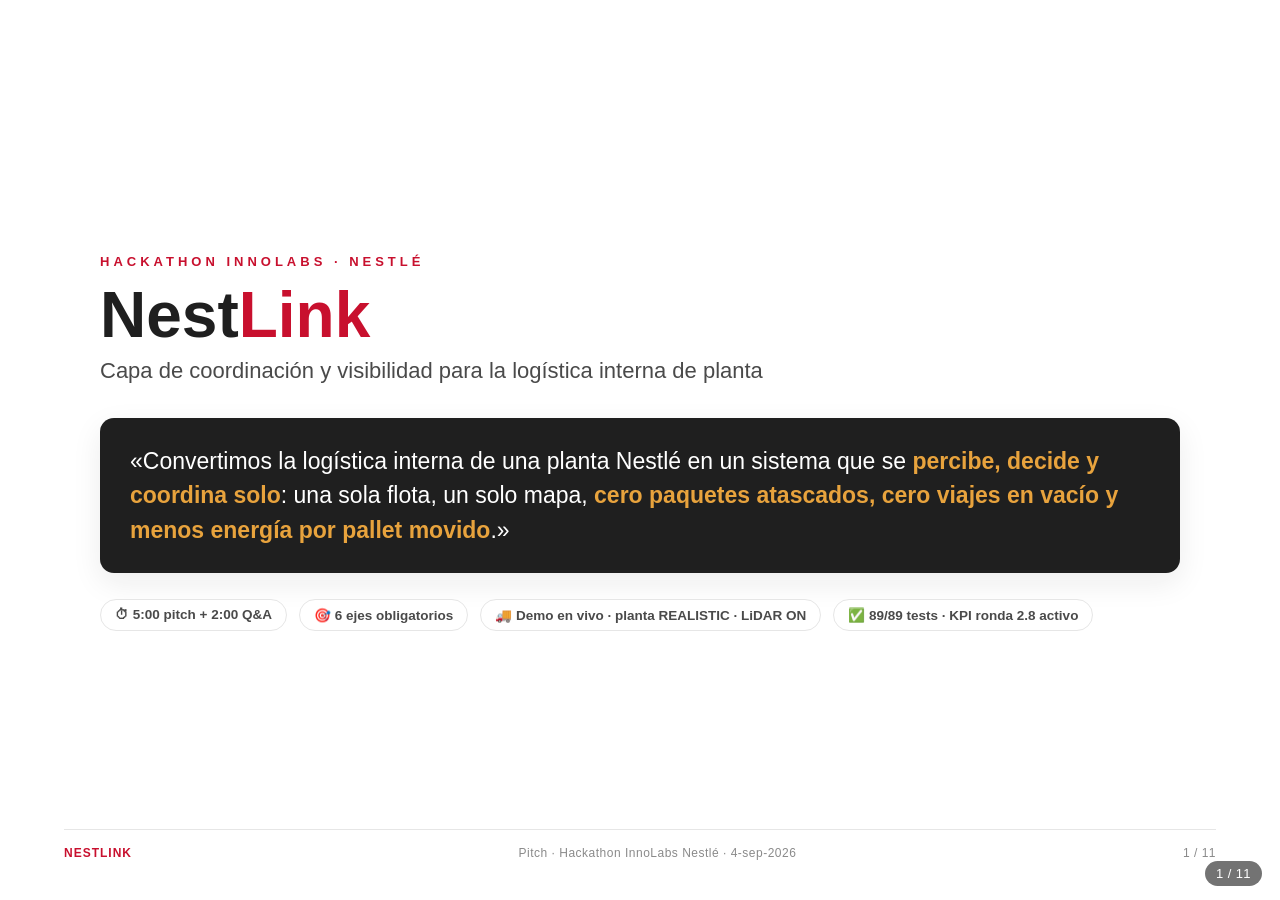
==== commit 739390d3: "docs(pitch): deck a 11 slides - Q&A fuera del deck, queda solo en el guion oral (oralpitch.md)" ====
--- a/tasksR/pitch_deck/index.html
+++ b/tasksR/pitch_deck/index.html
@@ -227,7 +227,7 @@
       <span class="pill">✅ 89/89 tests · KPI ronda 2.8 activo</span>
     </div>
   </div>
-  <div class="foot"><span class="wm">NESTLINK</span><span>Pitch · Hackathon InnoLabs Nestlé · 4-sep-2026</span><span>1 / 12</span></div>
+  <div class="foot"><span class="wm">NESTLINK</span><span>Pitch · Hackathon InnoLabs Nestlé · 4-sep-2026</span><span>1 / 11</span></div>
 </section>
 
 <!-- ============ SLIDE 2 · EJE 1 PROBLEMÁTICA ============ -->
@@ -259,7 +259,7 @@
     </div>
   </div>
   <div class="callout"><b>Los costos ocultos no son las máquinas:</b> los <b>viajes en vacío (~45&nbsp;% de los km)</b>, los <b>puntos de entrega descuidados</b> que <b>pueden complicar la operación</b>, y el <b>tiempo de gente</b> que debería estar en valor, no desbloqueando robots.</div>
-  <div class="foot"><span class="wm">NESTLINK</span><span>Eje 1 · Problemática</span><span>2 / 12</span></div>
+  <div class="foot"><span class="wm">NESTLINK</span><span>Eje 1 · Problemática</span><span>2 / 11</span></div>
 </section>
 
 <!-- ============ SLIDE 3 · EJE 2 SOLUCIÓN + VIABILIDAD ============ -->
@@ -296,7 +296,7 @@
     <p>La operación <b>se mide y se decide con datos</b>, no a ciegas: viajes, tiempos, paradas evitadas, km evitados, ROI y tiempo en OUT en vivo.</p>
   </div>
   <div class="callout"><b>Clave técnica con los jueces:</b> «El MVP es un <b>simulador de decisión</b>: validamos reglas, KPIs y ahorros <b>antes de tocar un robot real</b>. Lo respaldan <b>89 tests automatizados</b> y corridas headless por semilla que verifican <b>cero paquetes atascados</b> (incl. recargas forzadas).»</div>
-  <div class="foot"><span class="wm">NESTLINK</span><span>Eje 2 · Solución + Viabilidad</span><span>3 / 12</span></div>
+  <div class="foot"><span class="wm">NESTLINK</span><span>Eje 2 · Solución + Viabilidad</span><span>3 / 11</span></div>
 </section>
 
 <!-- ============ SLIDE 4 · DEMO · PRODUCCIÓN → OUT → MURO EXTERNO ============ -->
@@ -387,7 +387,7 @@
       </div>
     </div>
   </div>
-  <div class="foot"><span class="wm">NESTLINK</span><span>Demo · Producción → Almacén</span><span>4 / 12</span></div>
+  <div class="foot"><span class="wm">NESTLINK</span><span>Demo · Producción → Almacén</span><span>4 / 11</span></div>
 </section>
 
 <!-- ============ SLIDE 5 · EJE 3 INNOVACIÓN ============ -->
@@ -414,7 +414,7 @@
     </div>
   </div>
   <div class="callout">Ver <b>Apéndice B</b> (comparativa humano vs NestLink) para la ventaja por dimensión. <i>Transición: del mapa a la comparativa.</i></div>
-  <div class="foot"><span class="wm">NESTLINK</span><span>Eje 3 · Innovación</span><span>5 / 12</span></div>
+  <div class="foot"><span class="wm">NESTLINK</span><span>Eje 3 · Innovación</span><span>5 / 11</span></div>
 </section>
 
 <!-- ============ SLIDE 6 · EJE 4 PROPUESTA DE VALOR ============ -->
@@ -460,7 +460,7 @@
     <p style="color:#fff;"><b>Protocolo abierto</b> que protege la inversión actual en AMRs, y ahorros medidos en <b>km evitados, horas liberadas y energía por pallet</b>.</p>
   </div>
   <div class="callout"><b>Frase para los jueces:</b> «Esto no vende una máquina: vende <b>productividad, seguridad y eficiencia</b> medidas — <b>más metros por hora de flota, menos riesgo operativo y menos energía por pallet</b>.»</div>
-  <div class="foot"><span class="wm">NESTLINK</span><span>Eje 4 · Propuesta de valor Nestlé</span><span>6 / 12</span></div>
+  <div class="foot"><span class="wm">NESTLINK</span><span>Eje 4 · Propuesta de valor Nestlé</span><span>6 / 11</span></div>
 </section>
 
 <!-- ============ SLIDE 7 · EJE 5 SOSTENIBILIDAD ============ -->
@@ -492,7 +492,7 @@
     </div>
   </div>
   <div class="callout"><b>Cierre de idea:</b> «Hacemos más pallets con <b>menos electricidad, menos horas y menos desperdicio</b> — eficiencia de recursos con números, no con eslóganes.»</div>
-  <div class="foot"><span class="wm">NESTLINK</span><span>Eje 5 · Sostenibilidad</span><span>7 / 12</span></div>
+  <div class="foot"><span class="wm">NESTLINK</span><span>Eje 5 · Sostenibilidad</span><span>7 / 11</span></div>
 </section>
 
 <!-- ============ SLIDE 8 · EJE 6 ESCALABILIDAD ============ -->
@@ -519,7 +519,7 @@
     </div>
   </div>
   <div class="callout"><b>Frase de cierre del eje:</b> «Lo que hoy corre para una planta, <b>es el mismo motor que mañana coordina un grupo de centros</b> desde un solo tablero.»</div>
-  <div class="foot"><span class="wm">NESTLINK</span><span>Eje 6 · Escalabilidad</span><span>8 / 12</span></div>
+  <div class="foot"><span class="wm">NESTLINK</span><span>Eje 6 · Escalabilidad</span><span>8 / 11</span></div>
 </section>
 
 <!-- ============ SLIDE 9 · CIERRE ============ -->
@@ -534,32 +534,10 @@
     </div>
     <div class="quote"><b>Gracias — quedamos listos para sus preguntas.</b></div>
   </div>
-  <div class="foot"><span class="wm">NESTLINK</span><span>Cierre · demo en pantalla</span><span>9 / 12</span></div>
-</section>
-
-<!-- ============ SLIDE 10 · Q&A ============ -->
-<section class="slide" data-title="Q&A">
-  <div class="axis"><span class="chip">Q&amp;A · Apoyo</span></div>
-  <h1>Preguntas difíciles, <span class="red">respuestas preparadas</span></h1>
-  <div class="thin-rule"></div>
-  <div class="table-wrap">
-    <table>
-      <thead><tr><th style="width:34%">Pregunta</th><th>Respuesta</th></tr></thead>
-      <tbody>
-        <tr><td><b>Q1 · ¿Cómo se conecta al hardware real? ¿Fabricantes?</b></td><td>La lógica de misión se expone vía <b>API/WebSocket</b>. Cualquier AMR que publique posición y acepte misión se integra; en la demo usamos <b>LiDAR simulado</b> para validar la capa de decisión antes de tocar hardware.</td></tr>
-        <tr><td><b>Q2 · ¿Y si un AMR se cae / pierde señal / va a cargar?</b></td><td>El coordinador detecta inactividad y <b>reasigna la misión a otro robot</b>; si una entrega iba en vuelo y el AMR de entrega debe cargar, <b>la entrega se completa antes de la recarga</b> — cero pérdidas.</td></tr>
-        <tr><td><b>Q3 · ¿De dónde sale exactamente el ROI?</b></td><td>De los <b>km evitados acumulados</b>: cada viaje sin pata vacía ahorra 45 % de su distancia (~0.32 km/viaje). <b>ROI = km evitados / (km recorridos + km evitados)</b>. Detalle en el Apéndice A.</td></tr>
-        <tr><td><b>Q4 · ¿Cómo lo implementarían en una planta real?</b></td><td>Las reglas ya están validadas en el simulador. El mapa se carga del layout real; la integración depende del fabricante. La puesta en marcha se acelera porque la capa de decisión es <b>agnóstica de hardware</b>.</td></tr>
-        <tr><td><b>Q5 · ¿Escala a varias plantas?</b></td><td>Sí: cada planta es un <b>«mundo» configurable</b> (layout + flota + seed) y un <b>tablero central</b> opera varias simulaciones hoy, varias plantas mañana.</td></tr>
-        <tr><td><b>Q6 · ¿Cómo se ve en sostenibilidad?</b></td><td>Cada km evitado reduce <b>energía y ciclos de batería</b>; <b>cero desperdicio</b> por paquetes olvidados/perdidos; el equipo humano se libera de tareas de bajo valor. Todo medido en los KPIs.</td></tr>
-        <tr><td><b>Q7 · ¿Qué sigue tras el hackathon?</b></td><td>(a) <b>Telemetría real</b> vía MQTT/REST, (b) <b>gemelo digital</b> con línea real, (c) <b>piloto</b> en una zona acotada de la planta.</td></tr>
-      </tbody>
-    </table>
-  </div>
-  <div class="foot"><span class="wm">NESTLINK</span><span>Q&amp;A · apoyo</span><span>10 / 12</span></div>
-</section>
-
-<!-- ============ SLIDE 11 · APÉNDICE A ============ -->
+  <div class="foot"><span class="wm">NESTLINK</span><span>Cierre · demo en pantalla</span><span>9 / 11</span></div>
+</section>
+
+<!-- ============ SLIDE 10 · APÉNDICE A ============ -->
 <section class="slide" data-title="Apéndice A · KPIs">
   <div class="axis"><span class="chip">Apéndice A · Origen de los datos</span></div>
   <h1>De dónde sale <span class="red">cada número</span></h1>
@@ -580,10 +558,10 @@
     </table>
   </div>
   <div class="callout"><b>Validación:</b> suite <b>89/89</b>, typecheck 0 errores, corridas headless por semilla (<b>seed 11: 2500 ticks → 18 envíos medidos, tiempo medio en OUT ≈ 1.53 min</b>, OUTs drenados a 0). Las métricas se recalculan <b>en vivo en cada tick</b>.</div>
-  <div class="foot"><span class="wm">NESTLINK</span><span>Apéndice A · Origen de KPIs</span><span>11 / 12</span></div>
-</section>
-
-<!-- ============ SLIDE 12 · APÉNDICE B ============ -->
+  <div class="foot"><span class="wm">NESTLINK</span><span>Apéndice A · Origen de KPIs</span><span>10 / 11</span></div>
+</section>
+
+<!-- ============ SLIDE 11 · APÉNDICE B ============ -->
 <section class="slide" data-title="Apéndice B · Comparativa">
   <div class="axis"><span class="chip">Apéndice B · Humano vs NestLink</span></div>
   <h1>Operación manual vs <span class="red">NestLink</span></h1>
@@ -602,7 +580,7 @@
     </table>
   </div>
   <div class="callout"><b>Conclusión cuantitativa (heurística del simulador):</b> por cada viaje consolidado, deja de recorrer <b>0.32 km × 45 % ≈ 0.14 km de pata vacía</b>. Ese ahorro es el ROI: la eficiencia que se <b>gana</b> aplicando NestLink en lugar del modelo humano/montacargas.</div>
-  <div class="foot"><span class="wm">NESTLINK</span><span>Apéndice B · Comparativa</span><span>12 / 12</span></div>
+  <div class="foot"><span class="wm">NESTLINK</span><span>Apéndice B · Comparativa</span><span>11 / 11</span></div>
 </section>
 
 
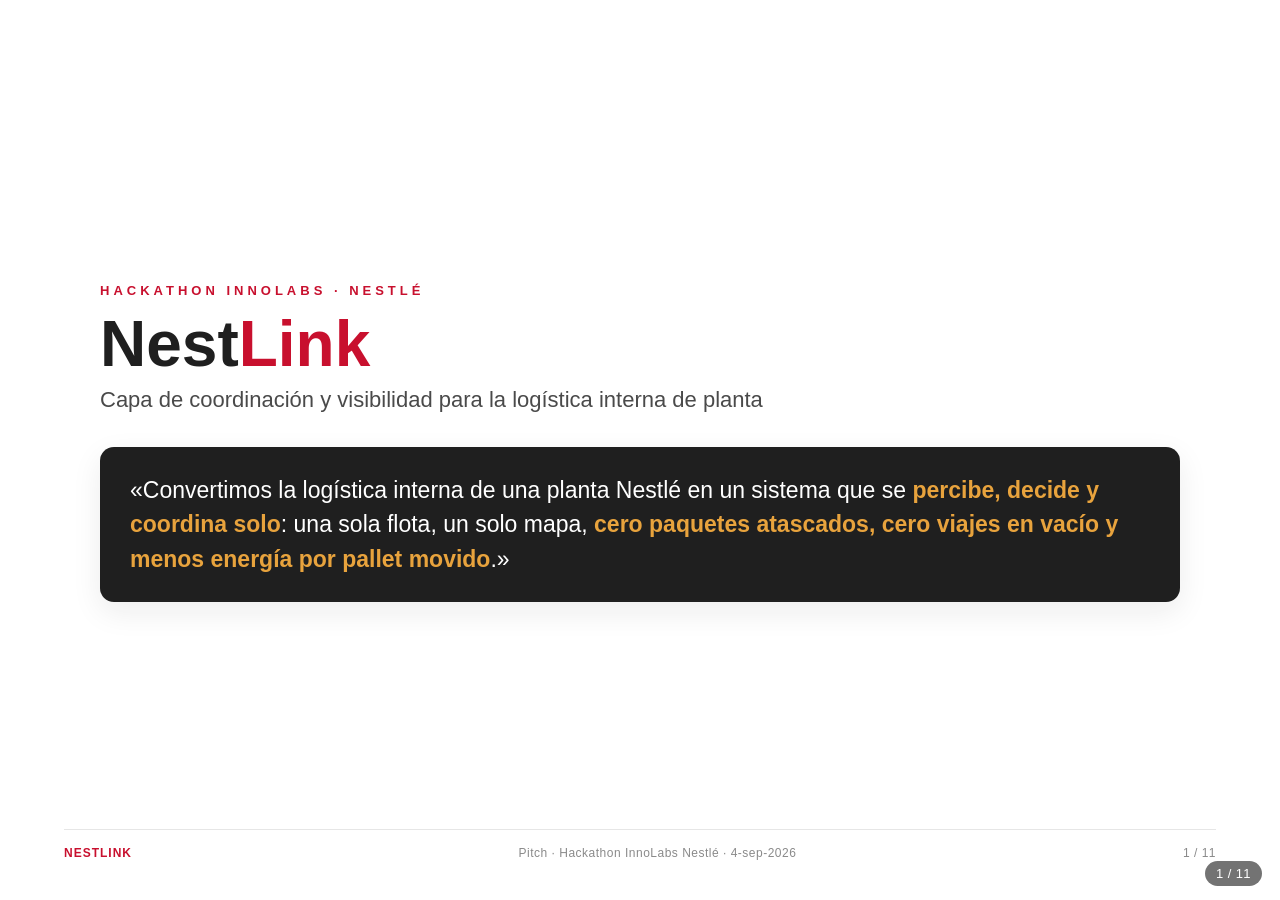
==== commit 8f7846c0: "docs(pitch): portada limpia - retiradas las 4 pills (timing, ejes, demo, tests); queda marca+claim+t" ====
--- a/tasksR/pitch_deck/index.html
+++ b/tasksR/pitch_deck/index.html
@@ -219,12 +219,6 @@
       «Convertimos la logística interna de una planta Nestlé en un sistema que se
       <span class="hl">percibe, decide y coordina solo</span>: una sola flota, un solo mapa,
       <span class="hl">cero paquetes atascados, cero viajes en vacío y menos energía por pallet movido</span>.»
-    </div>
-    <div class="meta">
-      <span class="pill">⏱ 5:00 pitch + 2:00 Q&amp;A</span>
-      <span class="pill">🎯 6 ejes obligatorios</span>
-      <span class="pill">🚚 Demo en vivo · planta REALISTIC · LiDAR ON</span>
-      <span class="pill">✅ 89/89 tests · KPI ronda 2.8 activo</span>
     </div>
   </div>
   <div class="foot"><span class="wm">NESTLINK</span><span>Pitch · Hackathon InnoLabs Nestlé · 4-sep-2026</span><span>1 / 11</span></div>
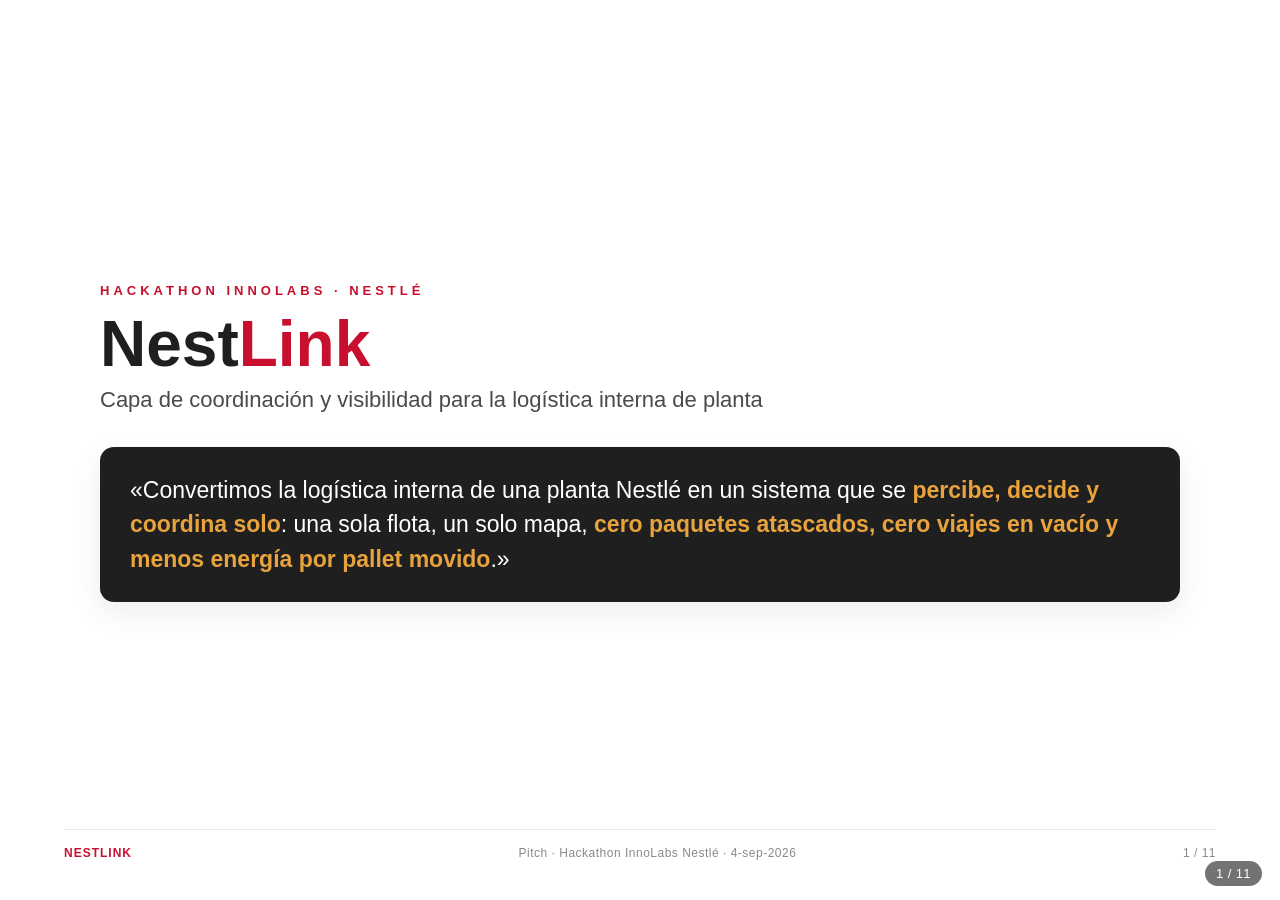
==== commit 5503340f: "docs(pitch): viabilidad tec-costo - flota dimensionada 215 pallets/dia -> 6 MiR1200 (5 linea+1 reser" ====
--- a/tasksR/pitch_deck/index.html
+++ b/tasksR/pitch_deck/index.html
@@ -259,8 +259,8 @@
 <!-- ============ SLIDE 3 · EJE 2 SOLUCIÓN + VIABILIDAD ============ -->
 <section class="slide" data-title="2 · Solución y Viabilidad">
   <div class="axis"><span class="chip">Eje 2 · Solución + Viabilidad</span></div>
-  <h1>Un solo <span class="red">motor de coordinación</span> para el doble flujo producción ↔ almacén</h1>
-  <p class="lead">Producto terminado <b>→ almacén</b> y <b>materiales → empaquetadoras</b>, coordinados por <b>AMRs autónomos</b> sobre <b>protocolo abierto API/WebSocket</b>, <b>IA de coordinación (matching)</b> y <b>analítica de datos + KPIs en tiempo real</b>.</p>
+  <h1>Un solo <span class="red">motor de coordinación</span> para el doble flujo</h1>
+  <p class="lead">Flota de <b>6 AMR MiR1200</b> para <b>215 pallets/día</b> · API/WebSocket · IA de matching · KPIs en vivo.</p>
   <div class="thin-rule"></div>
   <div class="grid cols-2">
     <div class="card">
@@ -279,17 +279,23 @@
       <p><b>Asignación óptima (matching)</b>, <b>recarga inteligente</b> y prioridades por misión.</p>
     </div>
     <div class="card">
-      <div class="num"><span class="dot"></span>Ronda 2.1–2.8</div>
-      <h3>Entrega exclusiva separada de producción</h3>
-      <p><b>5 AMRs de producción (AMR 1–5)</b> + <b>AMR 6 exclusivo</b> por la <b>ruta rosada</b> hasta el <b>muro externo</b> (zona de almacenamiento/despacho); <b>4 OUTs en cuadrícula 2×2</b> con <b>mission control</b> de estados/asignaciones: producto terminado listo para almacén, sin bloqueos.</p>
-    </div>
-  </div>
-  <div class="card" style="grid-column:1/-1;margin-top:16px;">
-    <div class="num"><span class="dot"></span>Datos</div>
-    <h3>Analítica de datos en tiempo real y KPIs</h3>
-    <p>La operación <b>se mide y se decide con datos</b>, no a ciegas: viajes, tiempos, paradas evitadas, km evitados, ROI y tiempo en OUT en vivo.</p>
-  </div>
-  <div class="callout"><b>Clave técnica con los jueces:</b> «El MVP es un <b>simulador de decisión</b>: validamos reglas, KPIs y ahorros <b>antes de tocar un robot real</b>. Lo respaldan <b>89 tests automatizados</b> y corridas headless por semilla que verifican <b>cero paquetes atascados</b> (incl. recargas forzadas).»</div>
+      <div class="num"><span class="dot"></span>Flota dimensionada</div>
+      <h3>215 pallets/día → 6 AMR MiR1200</h3>
+      <p><b>5 de línea (AMR 1–5) + 1 de reserva</b> (AMR 6): asume <b>acciones prioritarias</b> y el <b>movimiento exclusivo del montacargas</b> por la <b>ruta rosada</b> al <b>muro externo</b>; <b>4 OUTs 2×2</b> mission control · <b>89 tests</b>.</p>
+    </div>
+  </div>
+  <div class="grid cols-2" style="margin-top:16px;">
+    <div class="card">
+      <div class="num"><span class="dot"></span>Hardware · caso de costo</div>
+      <h3>MiR1200 Pallet Jack y la transferencia</h3>
+      <p><b>Plataforma fija</b> (MiR1350): la más barata, pero manual — sirve con operarios en ambos extremos. La elegida: <b>cinta/rodillos motorizados</b> — el robot se acopla a la mesa y la carga pasa sola: se integra al <b>fin de línea de empaque</b> y entrega en bodega sin manos.</p>
+    </div>
+    <div class="card">
+      <div class="num"><span class="dot"></span>Precisión de toma</div>
+      <h3>Milímetros donde hace falta</h3>
+      <p>Las horquillas piden <b>mm</b>; la navegación natural da <b>cm</b>. <b>Natural para el trayecto</b>, <b>referencia local para la toma</b>: cámara (ventana del pallet), fiducial o detección de patas. Estándar en los 6.</p>
+    </div>
+  </div>
   <div class="foot"><span class="wm">NESTLINK</span><span>Eje 2 · Solución + Viabilidad</span><span>3 / 11</span></div>
 </section>
 
@@ -297,7 +303,7 @@
 <section class="slide" data-title="Demo · Producción → Almacén">
   <div class="axis"><span class="chip">Demo en vivo</span></div>
   <h1>Demo · Del <span class="red">producción al muro externo</span> en un solo ciclo</h1>
-  <p class="lead">Planta <b>REALISTIC</b>, LiDAR ON: abastecimiento preventivo, entrega a los <b>4 OUTs</b> y export exclusiva del <b>AMR 6</b> por la ruta rosada.</p>
+  <p class="lead">Planta <b>REALISTIC</b>, LiDAR ON: abastecimiento preventivo, entrega a los <b>4 OUTs</b> y export exclusiva del <b>AMR 6</b> por la ruta rosada — el rol del montacargas.</p>
   <div class="thin-rule"></div>
   <div class="grid cols-2" style="grid-template-columns:1.5fr 1fr;">
     <div class="card" style="padding:12px 12px 8px;">
@@ -367,7 +373,7 @@
       <ul class="flow">
         <li><b>Materia prima</b> <span class="arr">→</span> abastecimiento <b>preventivo</b>, <i>antes</i> del umbral crítico — <b>paradas evitadas</b> arriba.</li>
         <li>Las <b>4 líneas</b> procesan <span class="arr">→</span> un AMR lleva el paquete a <b>paletizado</b> <span class="arr">→</span> <b>📦 listo en un OUT</b> (mission control 2×2).</li>
-        <li>El <b>AMR 6</b> recoge el 📦 y lo lleva por la <b>ruta rosada</b> hasta el <b>muro externo</b> — entrega exclusiva, separada de producción.</li>
+        <li>El <b>AMR 6</b> recoge el 📦 y lo lleva por la <b>ruta rosada</b> hasta el <b>muro externo</b> — entrega exclusiva, separada de producción: <b>asume el rol del montacargas</b>.</li>
         <li><b>Robustez:</b> si AMR 6 debe cargar, <b>completa la entrega antes de ir a cargar</b>; peatones esquivados sin detener producción.</li>
       </ul>
       <div class="card" style="background:var(--ink);border:none;margin-top:12px;">
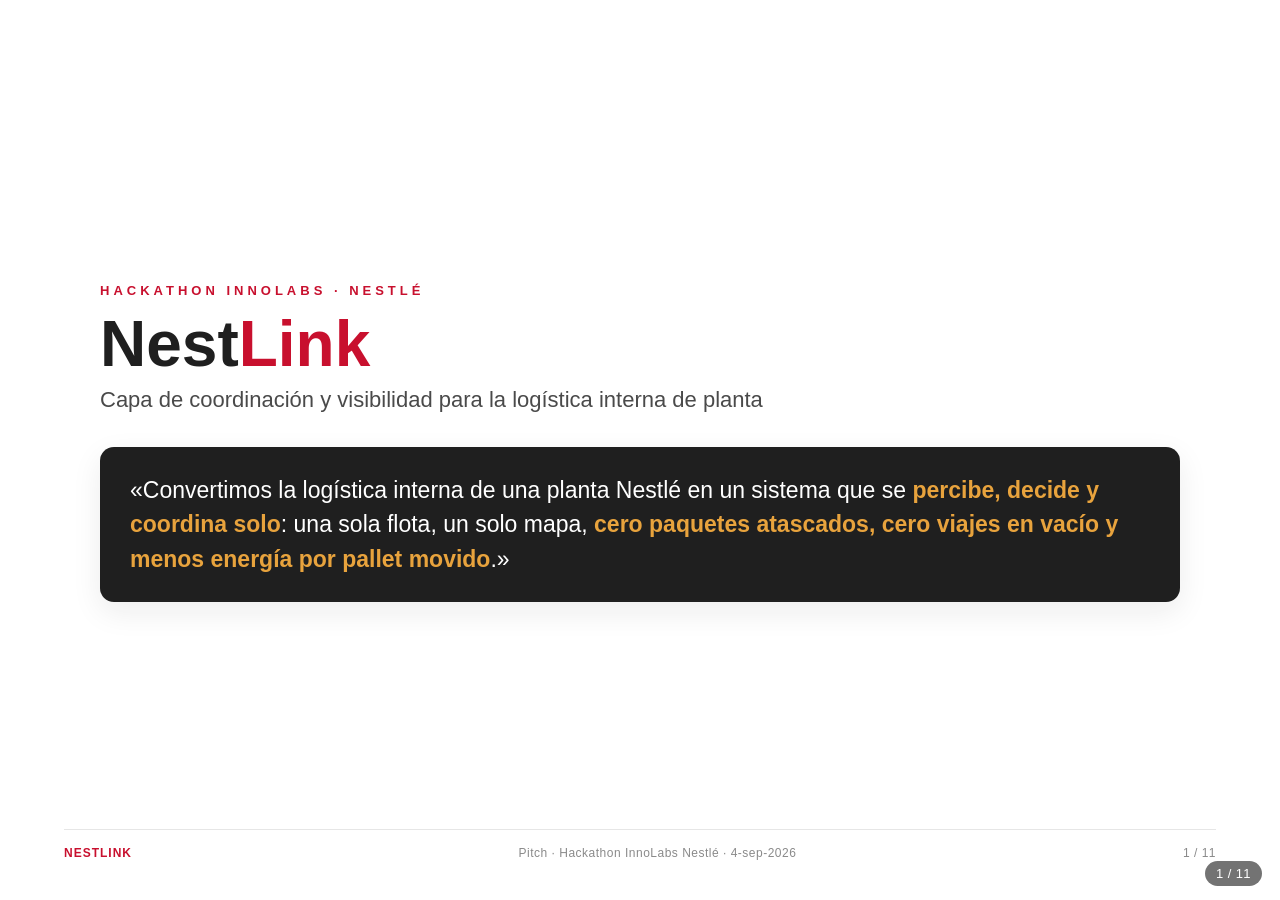
==== commit 72b0b022: "docs(pitch): slides sin frases de orador - quitadas 'Frase para los jueces', 'Cierre de idea', 'Fras" ====
--- a/tasksR/pitch_deck/index.html
+++ b/tasksR/pitch_deck/index.html
@@ -413,7 +413,6 @@
       <p>El mapa y las rutas que ven <b>son la percepción del robot</b>, no un dibujo decorativo — cierra el lazo <b>dato → decisión</b>.</p>
     </div>
   </div>
-  <div class="callout">Ver <b>Apéndice B</b> (comparativa humano vs NestLink) para la ventaja por dimensión. <i>Transición: del mapa a la comparativa.</i></div>
   <div class="foot"><span class="wm">NESTLINK</span><span>Eje 3 · Innovación</span><span>5 / 11</span></div>
 </section>
 
@@ -459,7 +458,6 @@
     <div class="num" style="color:var(--amber);">Costo-beneficio convincente</div>
     <p style="color:#fff;"><b>Protocolo abierto</b> que protege la inversión actual en AMRs, y ahorros medidos en <b>km evitados, horas liberadas y energía por pallet</b>.</p>
   </div>
-  <div class="callout"><b>Frase para los jueces:</b> «Esto no vende una máquina: vende <b>productividad, seguridad y eficiencia</b> medidas — <b>más metros por hora de flota, menos riesgo operativo y menos energía por pallet</b>.»</div>
   <div class="foot"><span class="wm">NESTLINK</span><span>Eje 4 · Propuesta de valor Nestlé</span><span>6 / 11</span></div>
 </section>
 
@@ -491,7 +489,6 @@
       <p><b>Km evitados</b>, <b>paradas evitadas</b> y <b>tiempo en OUT</b> son, literalmente, <b>recursos (energía, tiempo, capacidad) que no se desperdician</b> — y se ven en vivo.</p>
     </div>
   </div>
-  <div class="callout"><b>Cierre de idea:</b> «Hacemos más pallets con <b>menos electricidad, menos horas y menos desperdicio</b> — eficiencia de recursos con números, no con eslóganes.»</div>
   <div class="foot"><span class="wm">NESTLINK</span><span>Eje 5 · Sostenibilidad</span><span>7 / 11</span></div>
 </section>
 
@@ -518,7 +515,6 @@
       <p>La capa de decisión es <b>agnóstica de hardware</b> y el mapa se carga del layout real → <b>puesta en marcha acelerada</b> en otro centro.</p>
     </div>
   </div>
-  <div class="callout"><b>Frase de cierre del eje:</b> «Lo que hoy corre para una planta, <b>es el mismo motor que mañana coordina un grupo de centros</b> desde un solo tablero.»</div>
   <div class="foot"><span class="wm">NESTLINK</span><span>Eje 6 · Escalabilidad</span><span>8 / 11</span></div>
 </section>
 
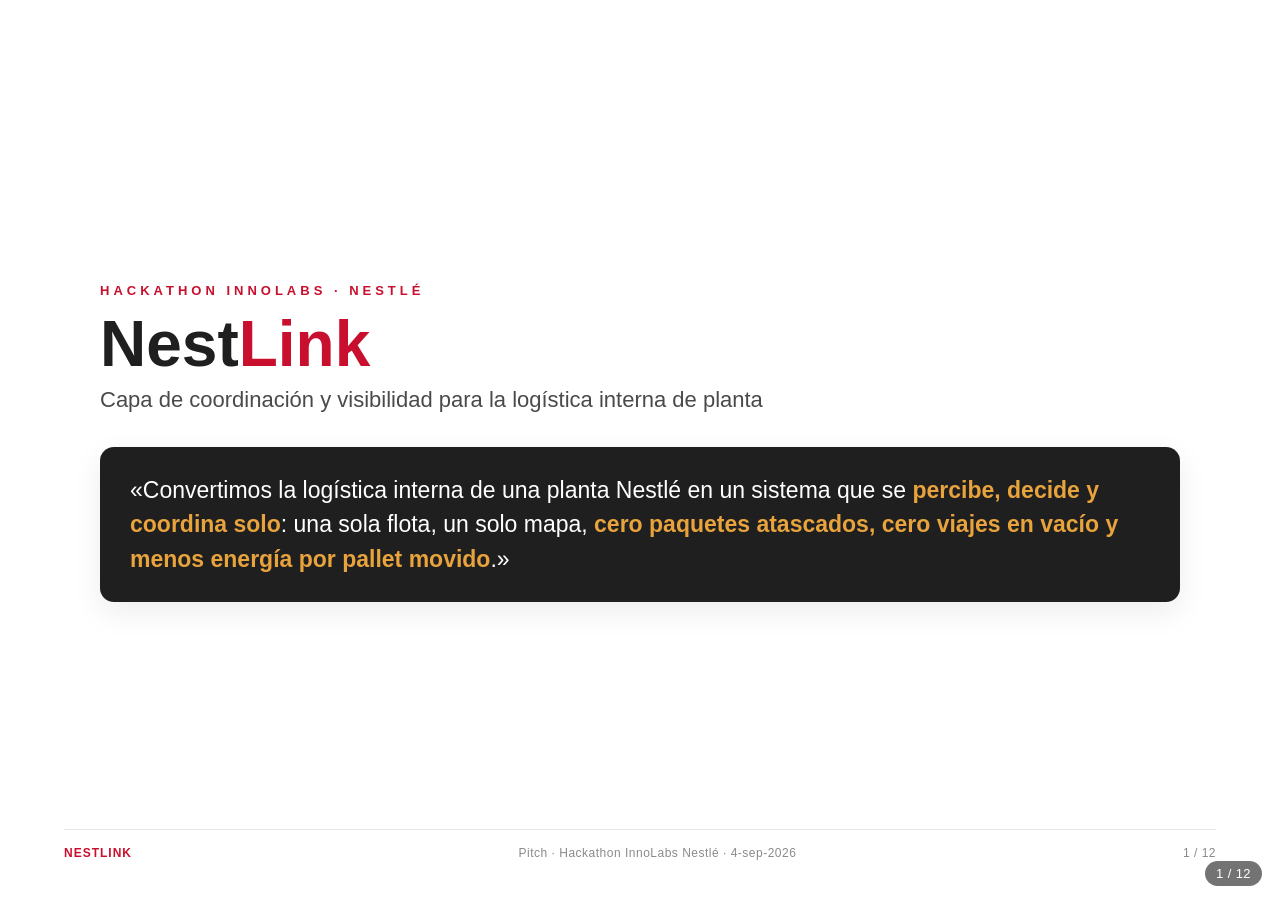
==== commit 83f85cce: "feat(pitch): slide de inversión y retorno (12 slides) - CAPEX ≈US$0,95M (6×MiR1200+Fleet+cargadores+" ====
--- a/tasksR/pitch_deck/index.html
+++ b/tasksR/pitch_deck/index.html
@@ -221,7 +221,7 @@
       <span class="hl">cero paquetes atascados, cero viajes en vacío y menos energía por pallet movido</span>.»
     </div>
   </div>
-  <div class="foot"><span class="wm">NESTLINK</span><span>Pitch · Hackathon InnoLabs Nestlé · 4-sep-2026</span><span>1 / 11</span></div>
+  <div class="foot"><span class="wm">NESTLINK</span><span>Pitch · Hackathon InnoLabs Nestlé · 4-sep-2026</span><span>1 / 12</span></div>
 </section>
 
 <!-- ============ SLIDE 2 · EJE 1 PROBLEMÁTICA ============ -->
@@ -253,7 +253,7 @@
     </div>
   </div>
   <div class="callout"><b>Los costos ocultos no son las máquinas:</b> los <b>viajes en vacío (~45&nbsp;% de los km)</b>, los <b>puntos de entrega descuidados</b> que <b>pueden complicar la operación</b>, y el <b>tiempo de gente</b> que debería estar en valor, no desbloqueando robots.</div>
-  <div class="foot"><span class="wm">NESTLINK</span><span>Eje 1 · Problemática</span><span>2 / 11</span></div>
+  <div class="foot"><span class="wm">NESTLINK</span><span>Eje 1 · Problemática</span><span>2 / 12</span></div>
 </section>
 
 <!-- ============ SLIDE 3 · EJE 2 SOLUCIÓN + VIABILIDAD ============ -->
@@ -296,7 +296,7 @@
       <p>Las horquillas piden <b>mm</b>; la navegación natural da <b>cm</b>. <b>Natural para el trayecto</b>, <b>referencia local para la toma</b>: cámara (ventana del pallet), fiducial o detección de patas. Estándar en los 6.</p>
     </div>
   </div>
-  <div class="foot"><span class="wm">NESTLINK</span><span>Eje 2 · Solución + Viabilidad</span><span>3 / 11</span></div>
+  <div class="foot"><span class="wm">NESTLINK</span><span>Eje 2 · Solución + Viabilidad</span><span>3 / 12</span></div>
 </section>
 
 <!-- ============ SLIDE 4 · DEMO · PRODUCCIÓN → OUT → MURO EXTERNO ============ -->
@@ -387,7 +387,7 @@
       </div>
     </div>
   </div>
-  <div class="foot"><span class="wm">NESTLINK</span><span>Demo · Producción → Almacén</span><span>4 / 11</span></div>
+  <div class="foot"><span class="wm">NESTLINK</span><span>Demo · Producción → Almacén</span><span>4 / 12</span></div>
 </section>
 
 <!-- ============ SLIDE 5 · EJE 3 INNOVACIÓN ============ -->
@@ -413,7 +413,7 @@
       <p>El mapa y las rutas que ven <b>son la percepción del robot</b>, no un dibujo decorativo — cierra el lazo <b>dato → decisión</b>.</p>
     </div>
   </div>
-  <div class="foot"><span class="wm">NESTLINK</span><span>Eje 3 · Innovación</span><span>5 / 11</span></div>
+  <div class="foot"><span class="wm">NESTLINK</span><span>Eje 3 · Innovación</span><span>5 / 12</span></div>
 </section>
 
 <!-- ============ SLIDE 6 · EJE 4 PROPUESTA DE VALOR ============ -->
@@ -458,10 +458,56 @@
     <div class="num" style="color:var(--amber);">Costo-beneficio convincente</div>
     <p style="color:#fff;"><b>Protocolo abierto</b> que protege la inversión actual en AMRs, y ahorros medidos en <b>km evitados, horas liberadas y energía por pallet</b>.</p>
   </div>
-  <div class="foot"><span class="wm">NESTLINK</span><span>Eje 4 · Propuesta de valor Nestlé</span><span>6 / 11</span></div>
-</section>
-
-<!-- ============ SLIDE 7 · EJE 5 SOSTENIBILIDAD ============ -->
+  <div class="foot"><span class="wm">NESTLINK</span><span>Eje 4 · Propuesta de valor Nestlé</span><span>6 / 12</span></div>
+</section>
+
+<!-- ============ SLIDE 7 · EJE 4 · INVERSIÓN Y RETORNO ============ -->
+<section class="slide" data-title="Inversión y retorno">
+  <style>
+    .eco{width:100%;border-collapse:collapse;font:600 13px/1.35 Helvetica,Arial,sans-serif;color:#1F1F1F}
+    .eco td{padding:4px 2px;border-bottom:1px dashed rgba(31,31,31,.15);vertical-align:top}
+    .eco td.r{text-align:right;font-weight:800;color:#C8102E;white-space:nowrap;padding-left:10px}
+    .eco tr.tot td{border-top:2px solid #C8102E;border-bottom:none;padding-top:6px;font-weight:800;font-size:14px}
+    .eco tr.tot td.r{color:#C8102E}
+    .dims{font:500 10px/1.45 Helvetica,Arial,sans-serif;color:#8A8A8A;margin-top:8px}
+  </style>
+  <div class="axis"><span class="chip">Inversión · ROI</span></div>
+  <h1>Cuánto cuesta la flota <span class="red">y cómo se paga sola</span></h1>
+  <p class="lead">Inversión inicial <b>≈ US$ 0,95 M</b> · ahorros anuales <b>≈ US$ 0,20 M</b> · <b>payback ≈ 4,5 años</b>.</p>
+  <div class="thin-rule"></div>
+  <div class="grid cols-2">
+    <div class="card">
+      <div class="num"><span class="dot"></span>Inversión inicial · CAPEX</div>
+      <table class="eco">
+        <tr><td>6 × MiR1200 Pallet Jack</td><td class="r">US$ 600k</td></tr>
+        <tr><td>MiR Fleet + 7 estaciones de carga</td><td class="r">US$ 60k</td></tr>
+        <tr><td>Acoples, cintas de rodillos, puertos</td><td class="r">US$ 95k</td></tr>
+        <tr><td>Integración y comisionado (~25 %)</td><td class="r">US$ 160k</td></tr>
+        <tr><td>Capacitación, EHS y red/IT</td><td class="r">US$ 40k</td></tr>
+        <tr class="tot"><td>Total inversión inicial</td><td class="r">≈ US$ 0,95 M</td></tr>
+      </table>
+      <div class="dims">Rango US$ 0,7–1,3 M. MiR1200: US$ 65–148 k/u (robolist.ai); caso de estudio CTE Louisville base US$ 165 k; TCO 1,5–2,5× los robots en 5 años (Robotomated). MiR no publica lista oficial.</div>
+    </div>
+    <div class="card">
+      <div class="num"><span class="dot"></span>Beneficios por año · OPEX</div>
+      <table class="eco">
+        <tr><td>FTE liberados (montacargas 3 turnos + log.)</td><td class="r">US$ 115k</td></tr>
+        <tr><td>+Productividad · menos paradas de línea</td><td class="r">US$ 45k</td></tr>
+        <tr><td>~9 900 km evitados + energía/mantenimiento</td><td class="r">US$ 18k</td></tr>
+        <tr><td>Seguridad (cero incidentes) + menos mermas</td><td class="r">US$ 25k</td></tr>
+        <tr class="tot"><td>Total ahorros anuales</td><td class="r">≈ US$ 0,20 M</td></tr>
+      </table>
+      <div class="dims">Rango US$ 0,13–0,30 M/año; el escenario con 3 turnos y costo laboral alto acerca el payback a ≤3 años (benchmark AMR: 1,5–3 años).</div>
+    </div>
+  </div>
+  <div class="card" style="grid-column:1/-1;margin-top:12px;">
+    <div class="num"><span class="dot"></span>Así se cubre la inversión</div>
+    <p>En <b>≈ 4,5 años</b> la flota cubre su inversión: con las <b>horas de operario liberadas</b>, los <b>kilómetros y la energía no gastados</b> y la <b>reducción de mermas</b> — sin tocar presupuesto de producción. El <b>ROI de flota</b> (en vivo, % de km no desperdiciados) se refuerza con cada viaje sin pata vacía.</p>
+  </div>
+  <div class="foot"><span class="wm">NESTLINK</span><span>Inversión · Retorno</span><span>7 / 12</span></div>
+</section>
+
+<!-- ============ SLIDE 8 · EJE 5 SOSTENIBILIDAD ============ -->
 <section class="slide" data-title="5 · Sostenibilidad">
   <div class="axis"><span class="chip">Eje 5 · Sostenibilidad y eficiencia</span></div>
   <h1>Menos recorrido improductivo es <span class="red">sostenibilidad operativa</span></h1>
@@ -489,10 +535,10 @@
       <p><b>Km evitados</b>, <b>paradas evitadas</b> y <b>tiempo en OUT</b> son, literalmente, <b>recursos (energía, tiempo, capacidad) que no se desperdician</b> — y se ven en vivo.</p>
     </div>
   </div>
-  <div class="foot"><span class="wm">NESTLINK</span><span>Eje 5 · Sostenibilidad</span><span>7 / 11</span></div>
-</section>
-
-<!-- ============ SLIDE 8 · EJE 6 ESCALABILIDAD ============ -->
+  <div class="foot"><span class="wm">NESTLINK</span><span>Eje 5 · Sostenibilidad</span><span>8 / 12</span></div>
+</section>
+
+<!-- ============ SLIDE 9 · EJE 6 ESCALABILIDAD ============ -->
 <section class="slide" data-title="6 · Escalabilidad">
   <div class="axis"><span class="chip">Eje 6 · Escalabilidad y replicabilidad</span></div>
   <h1>Diseñado para escalar <span class="red">desde el día uno</span></h1>
@@ -515,10 +561,10 @@
       <p>La capa de decisión es <b>agnóstica de hardware</b> y el mapa se carga del layout real → <b>puesta en marcha acelerada</b> en otro centro.</p>
     </div>
   </div>
-  <div class="foot"><span class="wm">NESTLINK</span><span>Eje 6 · Escalabilidad</span><span>8 / 11</span></div>
-</section>
-
-<!-- ============ SLIDE 9 · CIERRE ============ -->
+  <div class="foot"><span class="wm">NESTLINK</span><span>Eje 6 · Escalabilidad</span><span>9 / 12</span></div>
+</section>
+
+<!-- ============ SLIDE 10 · CIERRE ============ -->
 <section class="slide" data-title="Cierre">
   <div class="axis"><span class="chip">Cierre</span></div>
   <div style="flex:1;display:flex;flex-direction:column;justify-content:center;max-width:1020px;">
@@ -530,10 +576,10 @@
     </div>
     <div class="quote"><b>Gracias — quedamos listos para sus preguntas.</b></div>
   </div>
-  <div class="foot"><span class="wm">NESTLINK</span><span>Cierre · demo en pantalla</span><span>9 / 11</span></div>
-</section>
-
-<!-- ============ SLIDE 10 · APÉNDICE A ============ -->
+  <div class="foot"><span class="wm">NESTLINK</span><span>Cierre · demo en pantalla</span><span>10 / 12</span></div>
+</section>
+
+<!-- ============ SLIDE 11 · APÉNDICE A ============ -->
 <section class="slide" data-title="Apéndice A · KPIs">
   <div class="axis"><span class="chip">Apéndice A · Origen de los datos</span></div>
   <h1>De dónde sale <span class="red">cada número</span></h1>
@@ -554,10 +600,10 @@
     </table>
   </div>
   <div class="callout"><b>Validación:</b> suite <b>89/89</b>, typecheck 0 errores, corridas headless por semilla (<b>seed 11: 2500 ticks → 18 envíos medidos, tiempo medio en OUT ≈ 1.53 min</b>, OUTs drenados a 0). Las métricas se recalculan <b>en vivo en cada tick</b>.</div>
-  <div class="foot"><span class="wm">NESTLINK</span><span>Apéndice A · Origen de KPIs</span><span>10 / 11</span></div>
-</section>
-
-<!-- ============ SLIDE 11 · APÉNDICE B ============ -->
+  <div class="foot"><span class="wm">NESTLINK</span><span>Apéndice A · Origen de KPIs</span><span>11 / 12</span></div>
+</section>
+
+<!-- ============ SLIDE 12 · APÉNDICE B ============ -->
 <section class="slide" data-title="Apéndice B · Comparativa">
   <div class="axis"><span class="chip">Apéndice B · Humano vs NestLink</span></div>
   <h1>Operación manual vs <span class="red">NestLink</span></h1>
@@ -576,7 +622,7 @@
     </table>
   </div>
   <div class="callout"><b>Conclusión cuantitativa (heurística del simulador):</b> por cada viaje consolidado, deja de recorrer <b>0.32 km × 45 % ≈ 0.14 km de pata vacía</b>. Ese ahorro es el ROI: la eficiencia que se <b>gana</b> aplicando NestLink en lugar del modelo humano/montacargas.</div>
-  <div class="foot"><span class="wm">NESTLINK</span><span>Apéndice B · Comparativa</span><span>11 / 11</span></div>
+  <div class="foot"><span class="wm">NESTLINK</span><span>Apéndice B · Comparativa</span><span>12 / 12</span></div>
 </section>
 
 
